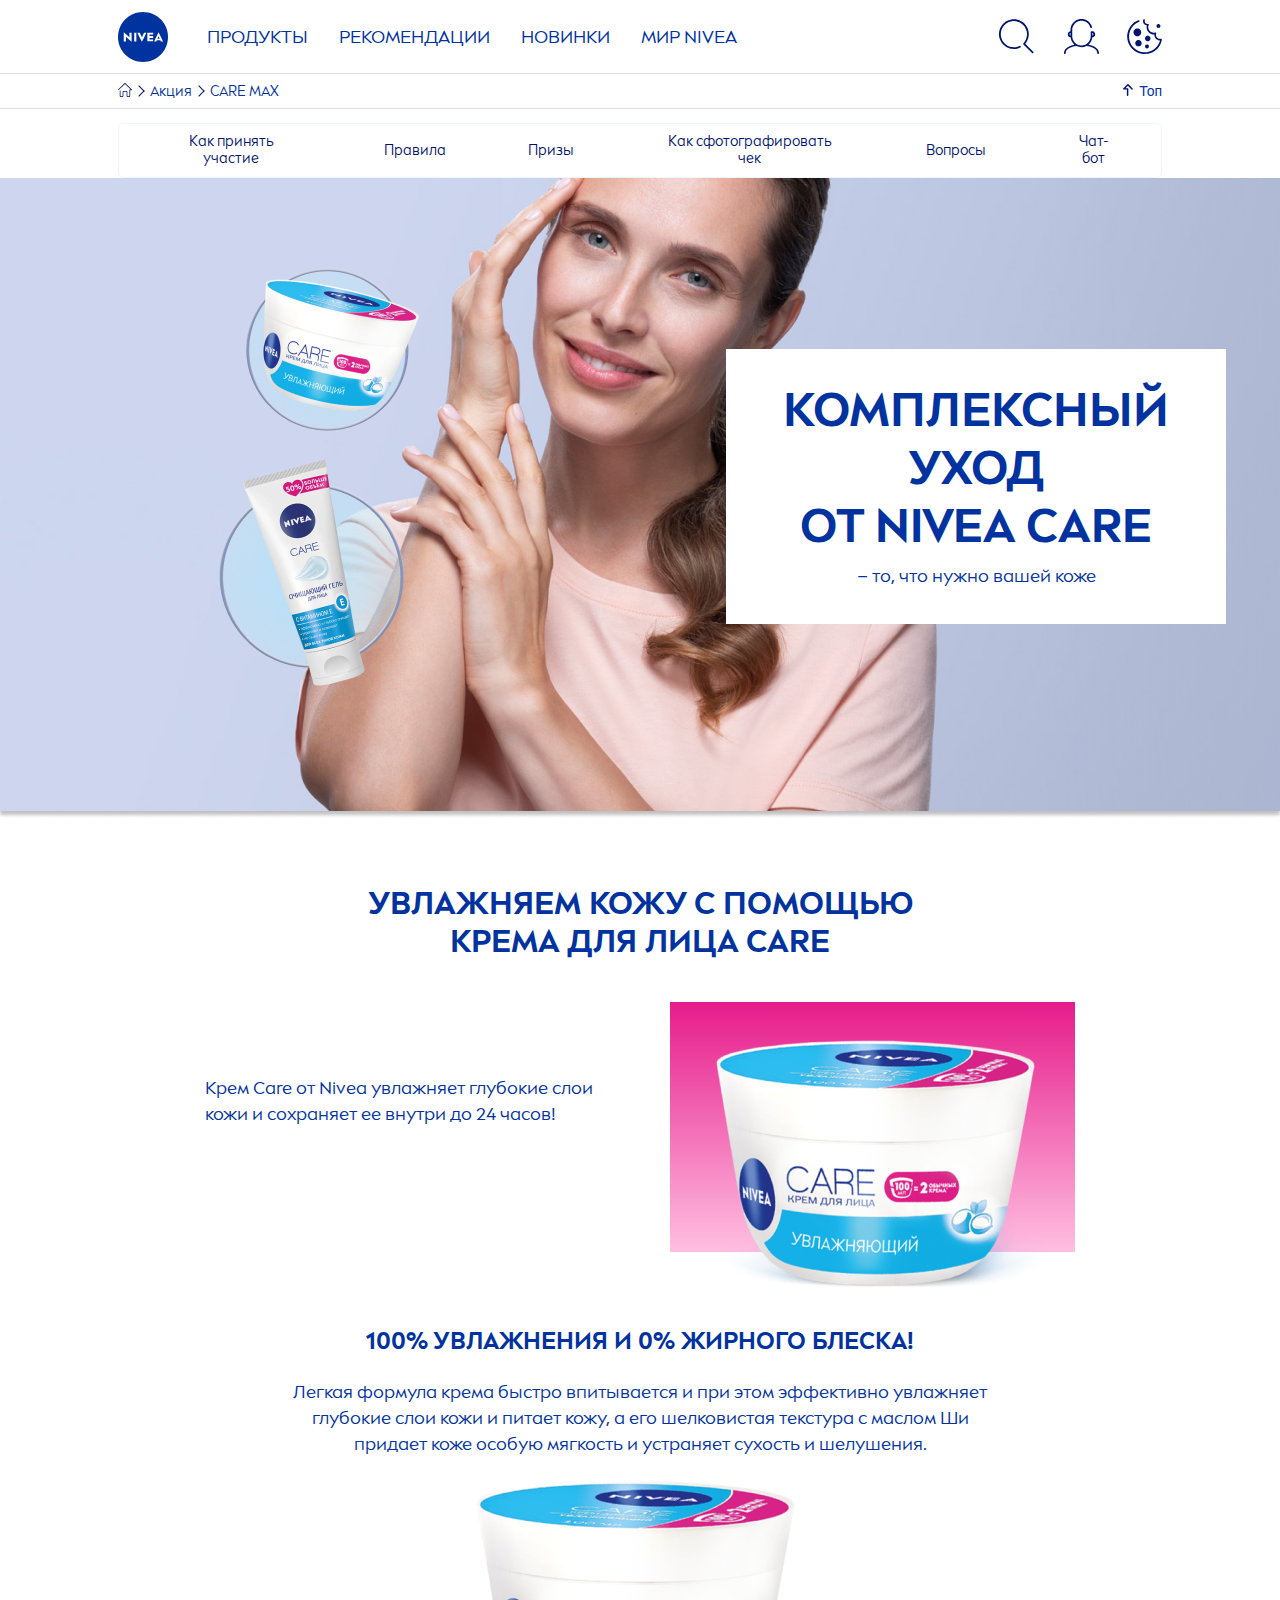
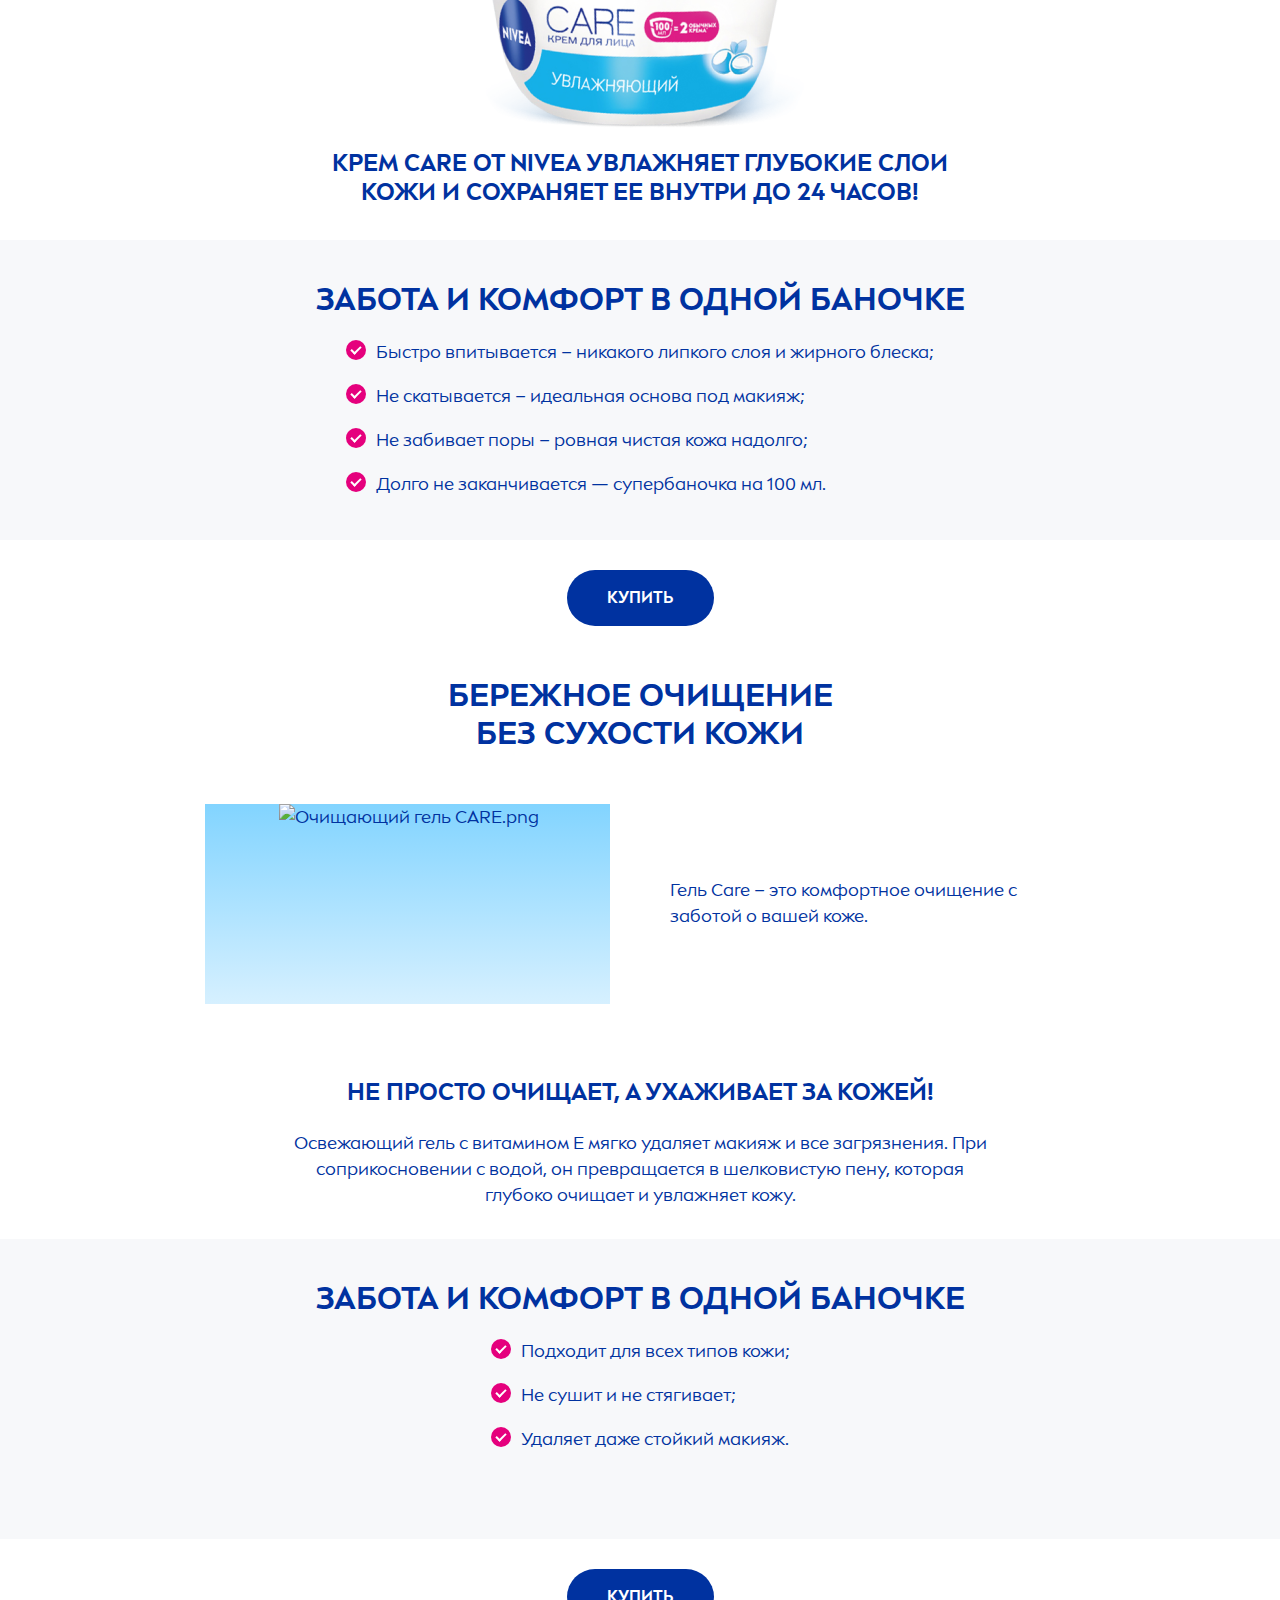
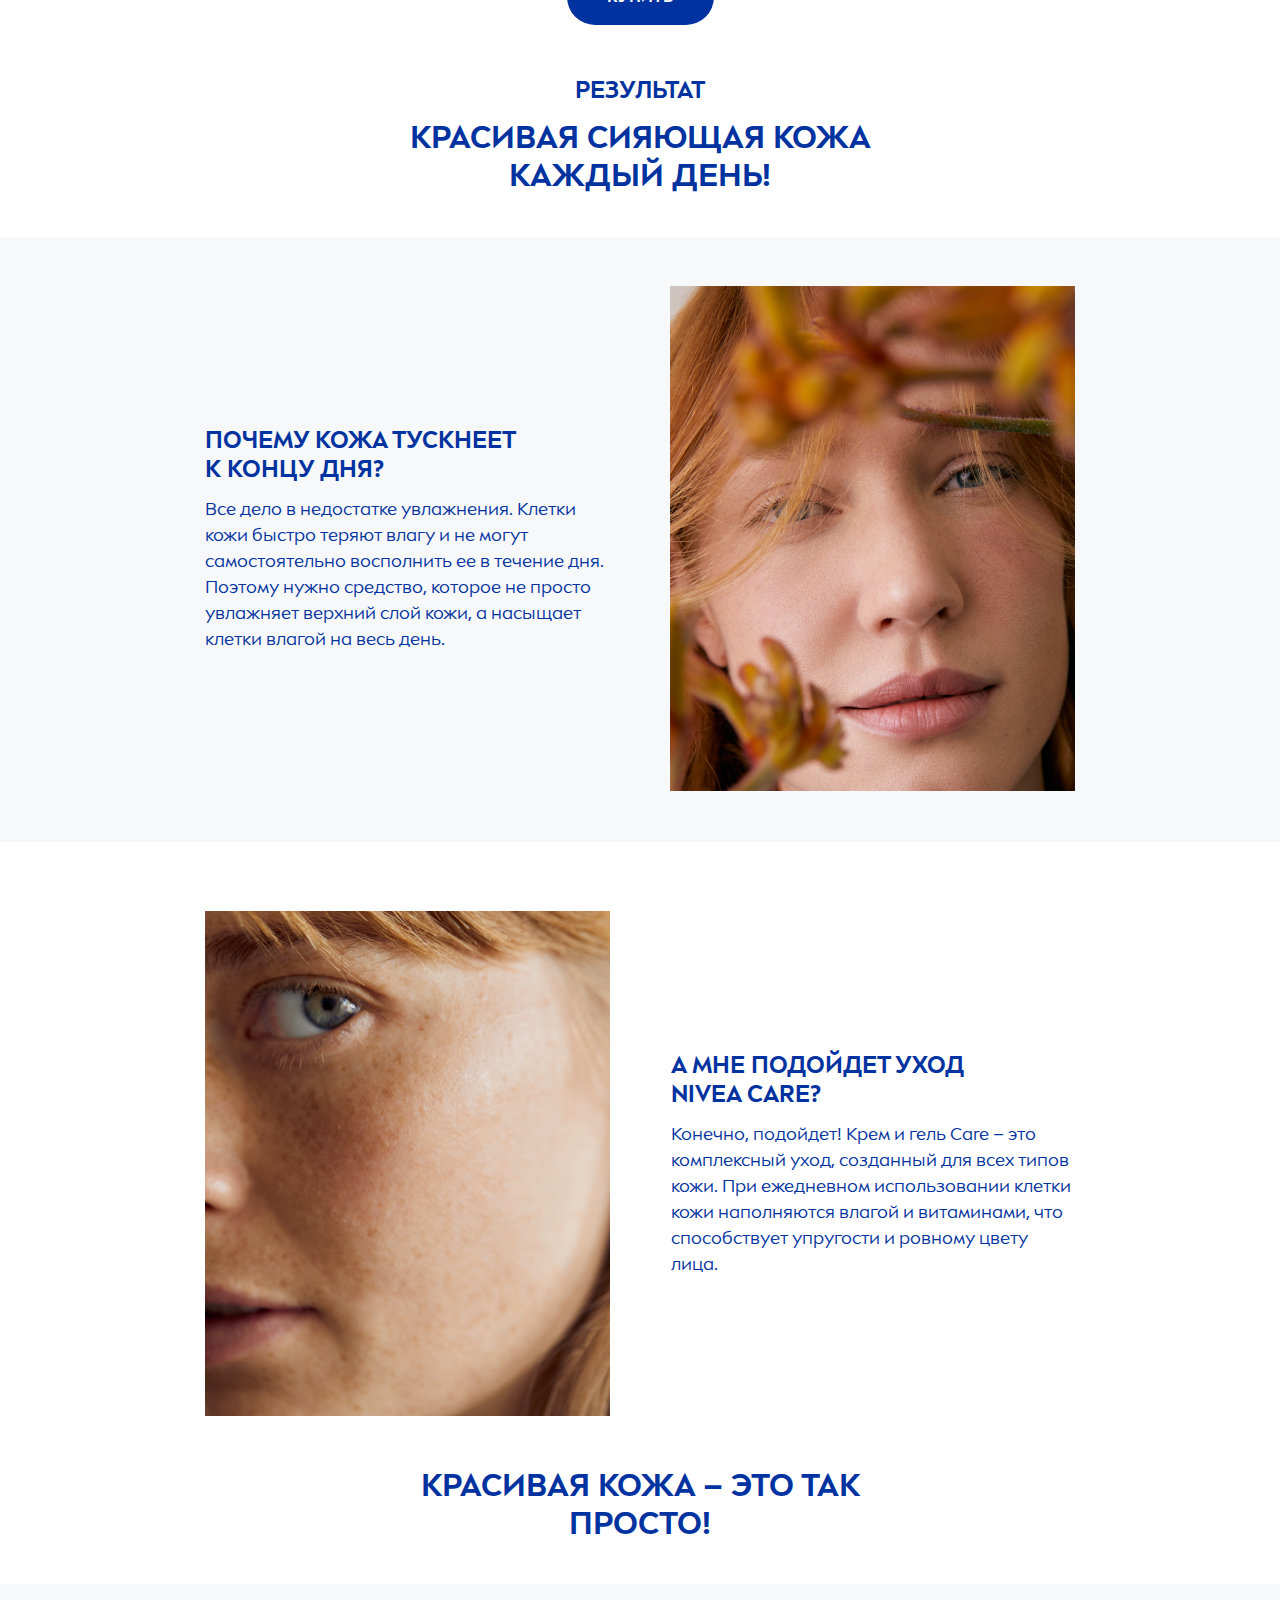
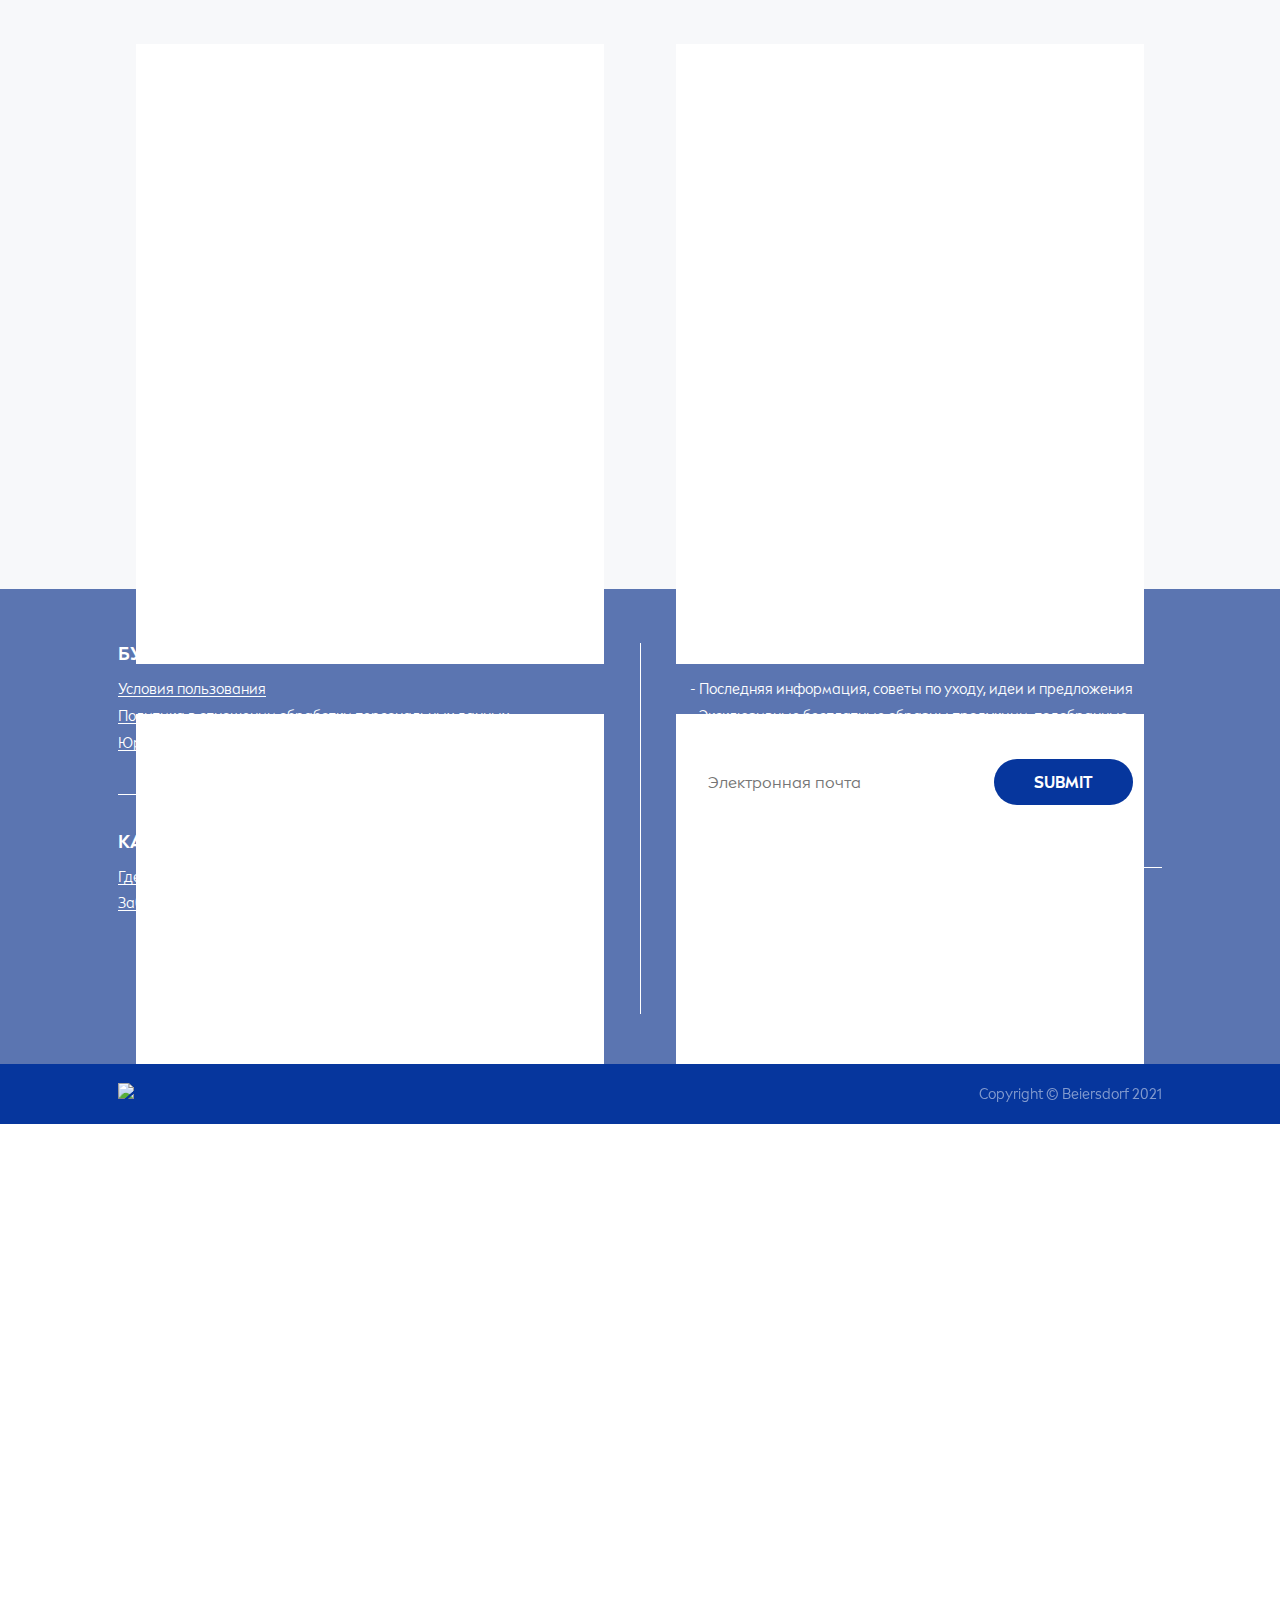
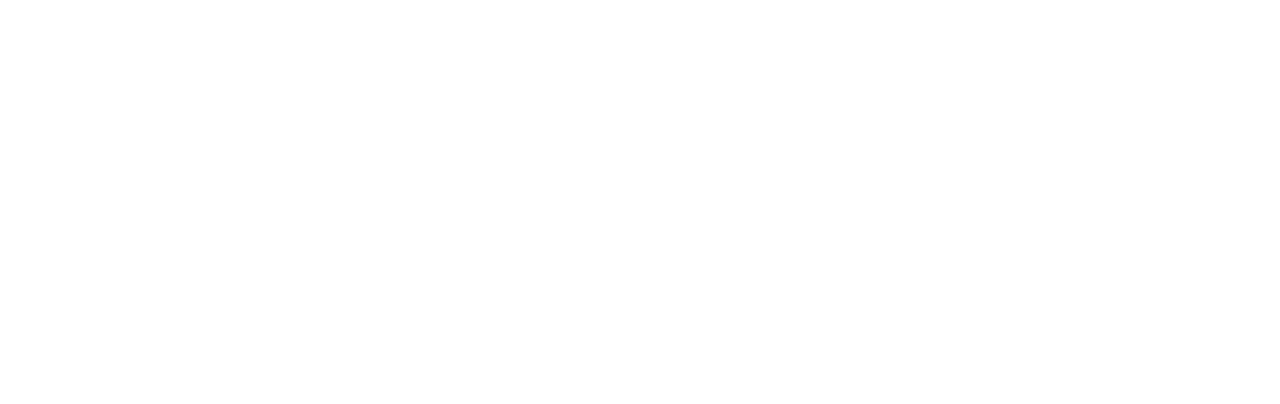
==== src/index.html @ 4a0f6b7a "-" ====
<!DOCTYPE html>
<html lang="ru">
<head>
    <meta charset="UTF-8">
    <meta http-equiv="X-UA-Compatible" content="IE=edge">
    <meta name="viewport" content="width=device-width, initial-scale=1.0">
    <link href="css/style.css" rel="stylesheet">
    <title>Nivea</title>
</head>
<body>
    <header class="header">
        <div class="container">
            <div class="header-top">
                <div class="header-inner">
                    <img class="logo" src="images/logo.svg">
                    <ul class="header-list">
                        <li class="header-list__item"><a class="header__link" href="#">Продукты</a></li>
                        <li class="header-list__item"><a class="header__link" href="#">Рекомендации</a></li>
                        <li class="header-list__item"><a class="header__link" href="#">Новинки</a></li>
                        <li class="header-list__item"><a class="header__link" href="#">Мир Nivea</a></li>
                    </ul>
                </div>
                <div class="header-buttons">
                    <button class="header-button">
                        <img src="images/magnifier.svg">
                    </button>
                    <button class="header-button">
                        <img src="images/avatar.svg">
                    </button>
                    <button class="header-button">
                        <img src="images/pizza.svg">
                    </button>
                </div>
            </div>
        </div>
        <div class="header-middle">
            <div class="container header-wrapper">
                <div class="header-path">
                    <a class="header-path__link header-path__link--home" href="#">
                        <img src="images/home.svg">
                    </a>
                    <a class="header-path__link header__link" href="">Акция</a>
                    <a class="header-path__link header__link" href="">CARE MAX</a>
                </div>
                <button class="header-arrow"><img class="header-arrow__image" src="images/arrow.svg">Топ</button>
            </div>
        </div>
        <div class="header-bottom">
            <div class="header-options container">
                <button class="header-option">Как принять участие</button>
                <button class="header-option">Правила</button>
                <button class="header-option">Призы</button>
                <button class="header-option">Как сфотографировать чек</button>
                <button class="header-option">Вопросы</button>
                <button class="header-option">Чат-бот</button>
            </div>
        </div>
    </header>
    <div class="whitespace"></div>
    <div class="promo">
        <div class="promo-text">
            <h1 class="promo__title">Комплексный уход
                <br>от Nivea CARE</h1>
            <span class="promo__text"> – то, что нужно вашей коже</span>
        </div>
    </div>
    <div class="about-product">
        <h2 class="about-product__title title">Увлажняем кожу с помощью крема для лица Care</h1>
        <div class="about-product-content">
            <p class="about-product__text about-product__text--left-align">
                Крем Care от Nivea увлажняет глубокие слои кожи и сохраняет ее внутри до 24 часов! 
            </p>
            <div class="about-product-image about-product-image--care-cream">
                <img class="about-product__image about-product__image--care-cream" src="images/Увлажняющий крем CARE.png" alt="">
            </div>
        </div>
        <h3 class="title">100% увлажнения и 0% жирного блеска! </h3>
        <p class="about-product__text about-product__text--centered">Легкая формула крема быстро впитывается и при этом 
            эффективно увлажняет глубокие слои
             кожи и питает кожу, а его шелковистая текстура с маслом Ши придает коже
              особую мягкость и устраняет сухость и шелушения. </p>
        <div class="product-image">
            <img src="images/Увлажняющий крем CARE.png" alt="Увлажняющий крем CARE">
        </div>
        <h3 class="about-product__title title">Крем Care от Nivea увлажняет глубокие слои кожи и сохраняет ее внутри до 24 часов!</h4>
    </div>
    <div class="features">
        <h2 class="title">Забота и комфорт в одной баночке</h2>
        <ul class="feature-list">
            <li class="feature__item"><div class="checkbox"></div>Быстро впитывается – никакого липкого слоя и жирного блеска;</li>
            <li class="feature__item"><div class="checkbox"></div>Не скатывается – идеальная основа под макияж;</li>
            <li class="feature__item"><div class="checkbox"></div>Не забивает поры – ровная чистая кожа надолго;</li>
            <li class="feature__item"><div class="checkbox"></div>Долго не заканчивается — супербаночка на 100 мл.</li>
        </ul>
    </div>
    <div class="button button-buy">КУПИТЬ</div>
    <div class="about-product about-product--care-gel">
        <h2 class="about-product__title title">Бережное очищение 
            <br> без сухости кожи</h1>
        <div class="about-product-content about-product-content--care-gel">
            <div class="about-product-image about-product-image--care-gel">
                <img class="about-product__image about-product__image--care-gel" src="images/Очищающий гель CARE.png" alt="Очищающий гель CARE.png">
            </div>
            <p class="about-product__text about-product__text--left-align">
                Гель Care – это комфортное очищение с заботой о вашей коже. 
            </p>
        </div>
        <h3 class="title">Не просто очищает, а ухаживает за кожей!</h3>
        <p class="about-product__text about-product__text--centered">Освежающий гель с витамином Е мягко удаляет макияж и все загрязнения.
             При соприкосновении с водой, он превращается в шелковистую пену, которая глубоко очищает и увлажняет кожу.</p>
    </div>
    <div class="features">
        <h2 class="title">Забота и комфорт в одной баночке</h2>
        <ul class="feature-list">
            <li class="feature__item"><div class="checkbox"></div>Подходит для всех типов кожи;</li>
            <li class="feature__item"><div class="checkbox"></div>Не сушит и не стягивает;</li>
            <li class="feature__item"><div class="checkbox"></div>Удаляет даже стойкий макияж.</li>
        </ul>
    </div>
    <div class="button button-buy">КУПИТЬ</div>
    <div class="result about-product">
        <h3 class="title result-title">РЕЗУЛЬТАТ</h3>
        <h2 class="title result-title">Красивая сияющая кожа <br> каждый день!
        </h2>
    </div>
    <div class="wrapper--gray-background" style="text-align: center; height: 605px;">
        <div class="about-product grid-wrapper">
            <div class="article-wrapper text-wrapper about-product__text about-product__text--left-align">
                <h3 class="article-title title">Почему кожа тускнеет <br> к концу дня?</h3>
                <p class="article">Все дело в недостатке увлажнения. Клетки кожи быстро теряют влагу и не могут самостоятельно восполнить ее в течение дня.
                     Поэтому нужно средство, которое не просто увлажняет верхний слой кожи, а насыщает клетки влагой на весь день. 
                </p>
            </div>
            <img src="images/000002_en_GL_NIV_Brand_Purpose_NX21K01_BRAND_PURPOSE_119-Screen 1.png">
        </div>
    </div>
    <div>
        <div class="about-product grid-wrapper grid-wrapper--no-padding" style="margin-top: 69px; grid-gap: 60px">
            <img src="images/000083_en_GL_NFC_Essentials_Eye_Make-Up_Remover_NX21C04_EMUR_213-Screen 1.png">
            <div class="article-wrapper text-wrapper about-product__text about-product__text--left-align">
                <h3 class="article-title title">А мне подойдет уход <br> Nivea Care?</h3>
                <p class="article" style="width: 403px">Конечно, подойдет! Крем и гель Care – это комплексный уход, созданный для всех типов кожи. 
                    При ежедневном использовании клетки кожи наполняются влагой и витаминами, что способствует упругости и ровному цвету лица.  
                </p>
            </div>
        </div>
    </div>
    <div class="about-product" style="margin-bottom: 28px;">
        <h2 class="result-title title">Красивая кожа – это так <br>просто!</h2>
    </div>
    <div class="wrapper--gray-background items">
        <div class="item"></div>
        <div class="item"></div>
        <div class="item"></div>
        <div class="item"></div>
        <div class="item"></div>
        <div class="item"></div>
    </div>
    <footer class="footer">
        <div class="footer-top">
            <div class="footer-wrapper container">
                <div class="footer-info">
                    <div class="footer-docs">
                        <h4 class="documents-title footer-title title">БУДЬТЕ В КУРСЕ: БУДЬТЕ В КУРСЕ СОБЫТИЙ</h4>
                        <a class="document-link footer__link" href="#">Условия пользования </a>
                        <a class="document-link footer__link" href="#">Политика в отношении обработки персональных данных</a>
                        <a class="document-link footer__link" href="#">Юридическая информация</a>
                    </div>
                    <div class="about-nivea">
                        <h4 class="about-nivea-title title footer-title">КАК МЫ МОЖЕМ ВАМ ПОМОЧЬ: БОЛЬШЕ О NIVEA</h3>
                        <div class="footer-link-wrapper">
                            <a class="about-nivea__link footer__link" href="#">Где купить?</a>
                        </div>
                        <div class="footer-link-wrapper">
                            <a class="about-nivea__link footer__link" href="#"> История бренда</a>
                        </div>
                        <div class="footer-link-wrapper">
                            <a class="about-nivea__link footer__link" href="#">Карьера в Beiersdorf</a>
                        </div>
                        <div class="footer-link-wrapper">
                            <a class="about-nivea__link footer__link" href="#">Забота о планете с NIVEA</a>
                        </div>
                        <div class="footer-link-wrapper">
                            <a class="about-nivea__link footer__link" href="#">Контакты</a>
                        </div>
                    </div>
                </div>
                <div class="footer-media">
                    <div class="footer-feed">
                        <h4 class="title footer-title">НАША РАССЫЛКА</h3>
                        <span class="footer-feed__text">- Последняя информация, советы по уходу, идеи и предложения</span>
                        <span class="footer-feed__text">- Эксклюзивные бесплатные образцы продукции, подобранные специально для вас</span>
                        <form class="feed-email">
                            <input class="feed__email email-field" type="text" placeholder="Электронная почта">
                            <input class="email-submit feed-email__submit" type="submit">
                        </form>
                    </div>
                    <div class="footer-social-media">
                        <h4 class="footer-title footer-social-media-title title">ПРИСОЕДИНЯЙТЕСЬ</h4>
                        <div class="footer-social-media-links">
                            <a class="footer-social-media-link footer-vk" href="#"></a>
                            <a class="footer-social-media-link footer-insta" href="#"></a>
                            <a class="footer-social-media-link footer-youtube" href="#"></a>
                        </div>
                    </div>
                </div>
            </div>
        </div>
        <div class="footer-bottom">
            <div class="footer-bottom container">
                <img class="beiersdorf-logo" src="images/beiersdorf.svg">
                <span class="copyright">
                    Copyright © Beiersdorf 2021
                </span>
            </div>
        </div>
    </footer>
</body>
</html>
---- src/css/style.css ----
*,
*::after,
*::before {
    box-sizing: border-box;
}

@font-face {
    font-family: "Nivea";
    src: url("../fonts/Nivea-Regular.woff2") format("woff2");
    font-weight: 400;
}

@font-face {
    font-family: "Nivea";
    src: url("../fonts/Nivea-Bold.woff2") format("woff2");
    font-weight: 800;
}

h1, h2, h3, h4 {
    font-family: "Nivea";
    font-weight: 800
}

h1 {
    font-size: 48px;
    line-height: 58px;
}

h2 {
    font-size: 32px;
    line-height: 38px;
}

h3 {
    font-size: 24px;
    line-height: 29px;
}

h4 {
    font-size: 18px;
    line-height: 22px;
}

body {
    font-family: "Nivea";
    font-weight: 400;
    font-size: 18px;
    line-height: 26px;
    margin: 0px;
    color: rgba(0, 50, 160, 1);
}

.container {
    width: 1044px;
    margin: auto;
}

.whitespace {
    height: 161px;
}

.title {
    text-transform: uppercase;
}

.header {
    background-color: white;
    position: fixed;
    width: 100%;
}

.header-top {
    display: flex;
    height: 73px;
    align-items: center;
    justify-content: space-between;
}

.logo {
    width: 50px;
    height: 50px;
    margin: auto;
    margin-right: 12px;
}

.header-list {
    list-style: none;
    padding: 0px;
}

.header__link {
    text-decoration: none;
    color: rgba(0, 50, 160, 1);
}

.header-list__item {
    display: inline;
    text-transform: uppercase;
    margin-left: 27px;
}

.header-buttons {
    text-align: right;
    width: 162.79px;
    display: flex;
    justify-content: space-between;
    margin-right: 6px;
    margin-bottom: 2px;
}

.header-button {
    border: none;
    background: none;
    width: 35px;
    height: 35px;
    cursor: pointer;
}

.header-inner {
    display: inline-flex;
}

.header-middle {
    border-top: 1px solid #D6DCEC;
    border-bottom: 1px solid #D6DCEC;
    height: 36px;
    display: flex;
    align-items: center;
    justify-content: space-between;
    font-size: 14px;
    line-height: 17px;
}

.header-wrapper {
    display: inline-flex;

    justify-content: space-between;
    align-items: center;
}

.header-path {
    margin-left: -1px;
}

.header-path__link {
    position: relative;
    bottom: 1px;
}

.header-path__link--home {
    bottom: 0px;
    text-decoration: none;
}

.header-path__link:first-child::after {
    position: relative;
    bottom: 2px;
    margin-left: 0px;
}

.header-path__link::after {
    content: "";
    border-top: 1px solid #00136F;
    border-right: 1px solid #00136F;
    display: inline-flex;
    height: 8px;
    width: 8px;
    transform: rotate(45deg);
    cursor: default;
    position: relative;
    bottom: 1px;
    margin-right: 4px;
    margin-left: 3px;
}

.header-path__link:last-child::after {
    display: none;
}

.header-arrow {
    margin-bottom: 2px;
    border: none;
    background: none;
    font-size: 14px;
    line-height: 17px;
    color: rgba(0, 50, 160, 1);
    padding: 0px;
}

.header-arrow__image {
    margin-right: 6px;
    margin-top: 3px;
}

.header-options {
    max-width: 1044px;
    display: flex;
    justify-content: space-between;
    border: 1px solid #EFF5FA;
    border-radius: 5px;
    margin-top: 14px
}

.header-option {
    padding: 9px 41px 10px 41px;
    border: none;
    background: none;
    color: #00136F;
    font-family: "Nivea";
    font-size: 14px;
    line-height: 17px;
    cursor: pointer;
}

.promo {
    background: url("../images/hero.jpg") no-repeat center;
    background-size: cover;
    height: 658px;
    display: flex;
    align-items: center;
    justify-content: flex-end;
    margin-bottom: 65px
}

.promo-text {
    background: white;
    width: 500px;
    height: 275px;
    text-align: center;
    margin-right: 54px;
    margin-top: -7px
}

.promo__title {
    text-transform: uppercase;
    margin-bottom: 8px;
}

.about-product {
    display: flex;
    max-width: 870px;
    margin: auto;
    text-align: center;
    flex-direction: column;
    margin-bottom: 34px;
    margin-top: 50px;
}

.about-product--care-gel {
    margin-bottom: 31px;
}

.about-product-content {
    column-count: 2;
    margin-top: 42px;
    margin-bottom: 7px;
}

.about-product-content {
    column-count: 2;
    margin-top: 42px;
    margin-bottom: 7px;
}

.about-product-content--care-gel {
    margin-top: 52px;
    grid-gap: 60px;
    display: grid;
    grid-template-columns: 405px 403px;
    margin-bottom: 49px;
}

.about-product__title {
    max-width: 659px;
    margin: auto;
}

.about-product__text--left-align {
    text-align: left;
    margin-top: 73px;
}

.about-product__text--centered {
    max-width: 700px;
    text-align: center;
    margin: auto
}

.about-product-image--care-cream {
    background-image: linear-gradient(180deg, #E61C8A 0%, #FFBFE1 100%);
    height: 250px;
    margin-left: 21px;
}

.about-product-image {
    width: 405px;
}

.about-product-image--care-gel {
    background-image: linear-gradient(180deg, #82D4FF 0%, #D6F0FF 100%);
    height: 200px;
}

.about-product__image--care-cream {
    margin-top: 38px;
    margin-left: 16px;
}

.about-product__image--care-gel {
    margin-top: -40px;
    margin-right: -2px
}

.product-image {
    margin-top: 23px;
    margin-bottom: 13px;
}

.features {
    text-align: center;
    background-color: #F7F8FA;
    height: 300px;
    padding-top: 13px;
    margin-bottom: 30px;
}

.feature-list {
    padding: 0px;
    display: inline-block;
    margin-top: -14px;
}

.feature__item {
    list-style: none;
    text-align: left;
    line-height: 44px;
}

.checkbox {
    width: 20px;
    height: 20px;
    display: inline-flex;
    background-color: #E5007D;
    border-radius: 50%;
    align-items: flex-end;
    margin-right: 10px;
}

.checkbox::after {
    content: "";
    border-top: 2px solid white;
    border-right: 2px solid white;
    display: inline-flex;
    height: 6px;
    width: 10px;
    transform: rotate(135deg);
    cursor: default;
    position: relative;
    bottom: 8px;
    margin-right: 4px;
    margin-left: 5px;
    align-items: center;
}

.button {
    font-weight: 800;
    text-transform: uppercase;
    font-size: 16px;
    line-height: 56px;
    color: white;
    background-color: #0032A0;
    border-radius: 100px;
    width: 147px;
    height: 56px;
    text-align: center;
    margin: auto;
}

.result {
    margin-bottom: 29px;
}

.result-title {
    margin-top: 0px;
    margin-bottom: 14px
}

.wrapper--gray-background {
    background-color: #F7F8FA;
    text-align: center;
    height: 605px;
}

.grid-wrapper {
    display: grid;
    grid-template-columns: 403px 409px;
    grid-gap: 62px;
    padding-top: 28px;
    margin-top: 29px; 
    padding-top: 49px;
}

.text-wrapper {
    margin:auto
}

.article {
    margin: 0px;
}

.article-title {
    margin: 0px;
    margin-bottom: 13px;
}

.grid-wrapper--no-padding {
    padding: 0px;
}

.items {
    display: grid;
    grid-template-columns: 468px 468px;
    column-gap: 72px;
    row-gap: 50px;
    justify-content: center;
    padding-top: 60px;
    padding-bottom: 60px;
    margin-top: 2px
}

.item {
    height: 620px;
    background-color: white;
}

.footer {
    color: white;
}

.footer-top {
    background-color: #5B75B1;
    height: 475px;
}

.footer-wrapper {
    padding-top: 54px;
    display: grid;
    grid-template-columns: 50% 50%;
}

.footer-info {
    width: 523px;
    border-right: 1px solid white;
    height: 371px;
}

.footer-docs {
    height: 152px;
    border-bottom: 1px solid white;
    width: 472px;
}

.footer-title {
    margin-top: 0px;
    margin-bottom: 10px;
}

.footer__link {
    color: white;
    font-size: 14px;
    margin-bottom: 9px;
    border-bottom: 1px solid white;
    line-height: 12px;
    text-decoration: none;
    display: inline-block;
}

.document-link {
    margin-bottom: 5px;
}

.about-nivea {
    margin-top: 36px
}

.about-nivea-title {
    margin-bottom: 17px
}

.about-nivea__link {
    vertical-align: text-top;
}

.footer-link-wrapper {
    display: inline-block;
    padding-right: 11px;
    border-right: 1px solid white;
    height: 15px;
    margin-right: 7px;
}

.footer-link-wrapper:nth-child(4),
.footer-link-wrapper:nth-child(6) {
    border-right: none
}

.footer-media {
    margin-left: 50px;
}

.footer-feed {
    padding-bottom: 39px;
    border-bottom: 1px solid white;
}

.footer-feed__text {
    font-size: 14px;
    line-height: 17px;
    display: inline-block;
    margin-bottom: 10px;
}

.email-field::placeholder {
    font-family: "Nivea";
    font-size: 16px;
    line-height: 22px;
}

.feed-email {
    margin-top: 7px;
}

.email-field {
    border-radius: 5px;
    padding: 11px 0px 13px 18px;
    BORDER: none;
    width: 300px;
    height: 46px;
    margin-bottom: 20px;
}

.email-submit {
    padding: 14px 40px 13px 40px;
    border: none;
    border-radius: 100px;
}

.feed-email__submit {
    font-family: "Nivea";
    color: white;
    background-color: #06369D;
    font-weight: 800;
    font-size: 16px;
    line-height: 19px;
    text-transform: uppercase;
}

.footer-social-media {
    padding-top: 30px
}

.footer-social-media-title {
    margin-bottom: 5px;
}

.footer-social-media-link {
    border-radius: 50%;
    width: 46px;
    height: 46px;
    display: inline-block;
    border: 1px solid white;
    margin-right: 6px;
}

.footer-vk {
    background: url("../images/footer vk.svg") no-repeat center;
}

.footer-insta {
    background: url("../images/footer insta.svg") no-repeat center;
}

.footer-youtube {
    background: url("../images/footer youtube.svg") no-repeat center;
}

.footer-bottom {
    height: 60px;
    background-color: #06369D;
    display: flex;
    justify-content: space-between;
    align-items: center;
}

.copyright {
    font-size: 14px;
    line-height: 17px;
    color: white;
    opacity: 0.5;
    display: inline-block;
}

.beiersdorf-logo {
    height: 22px
}
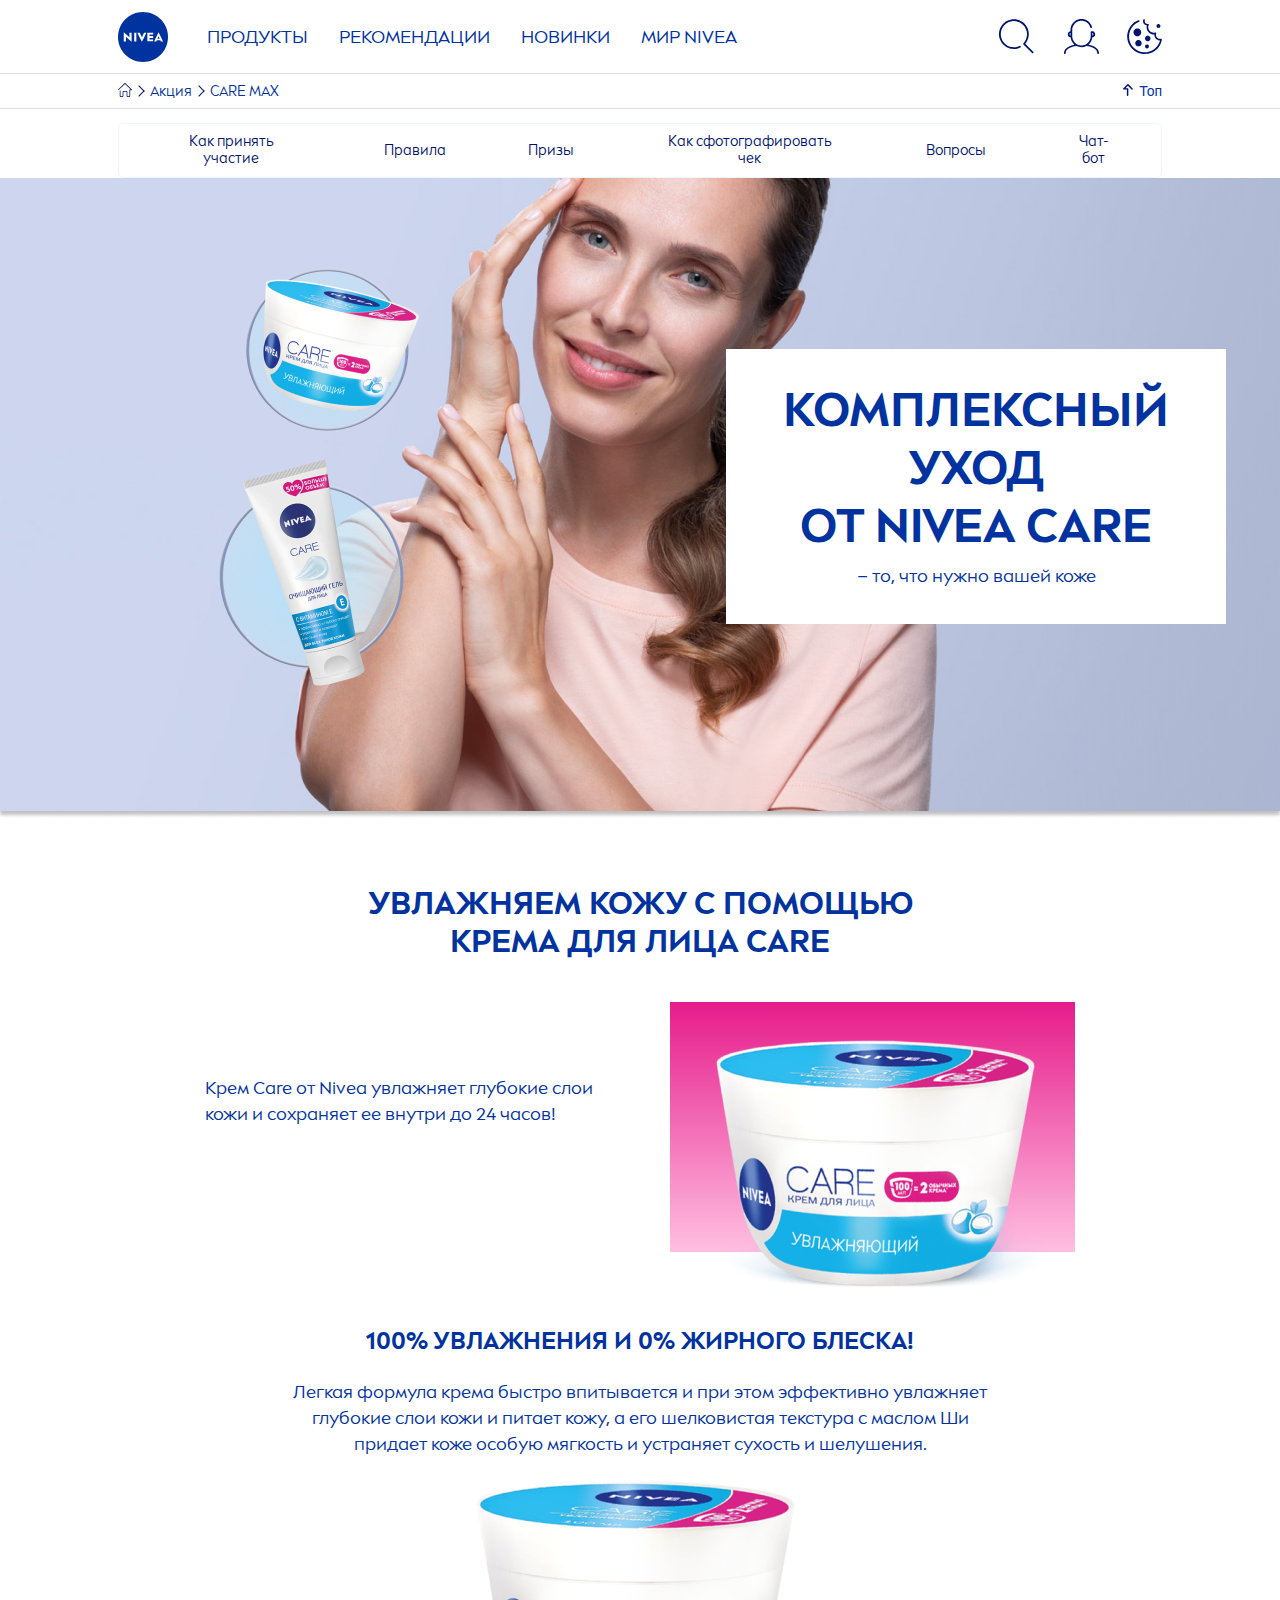
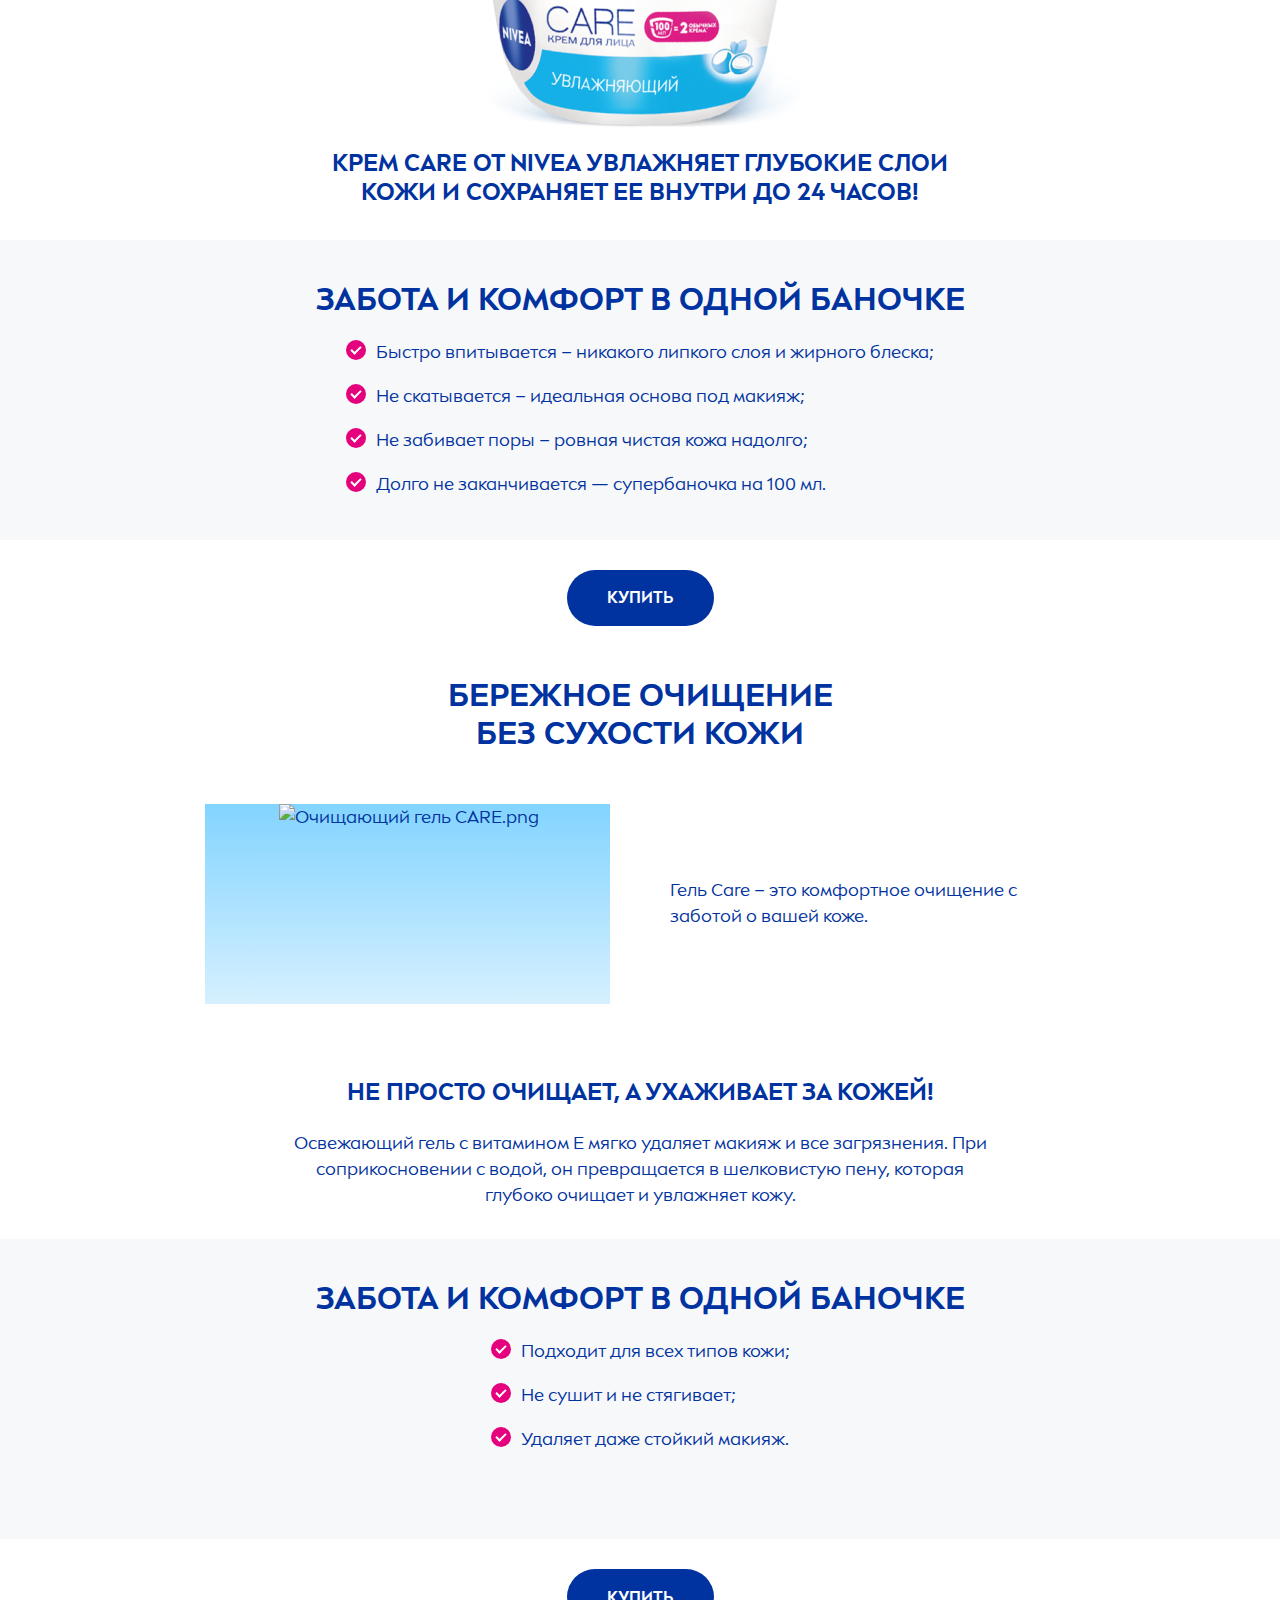
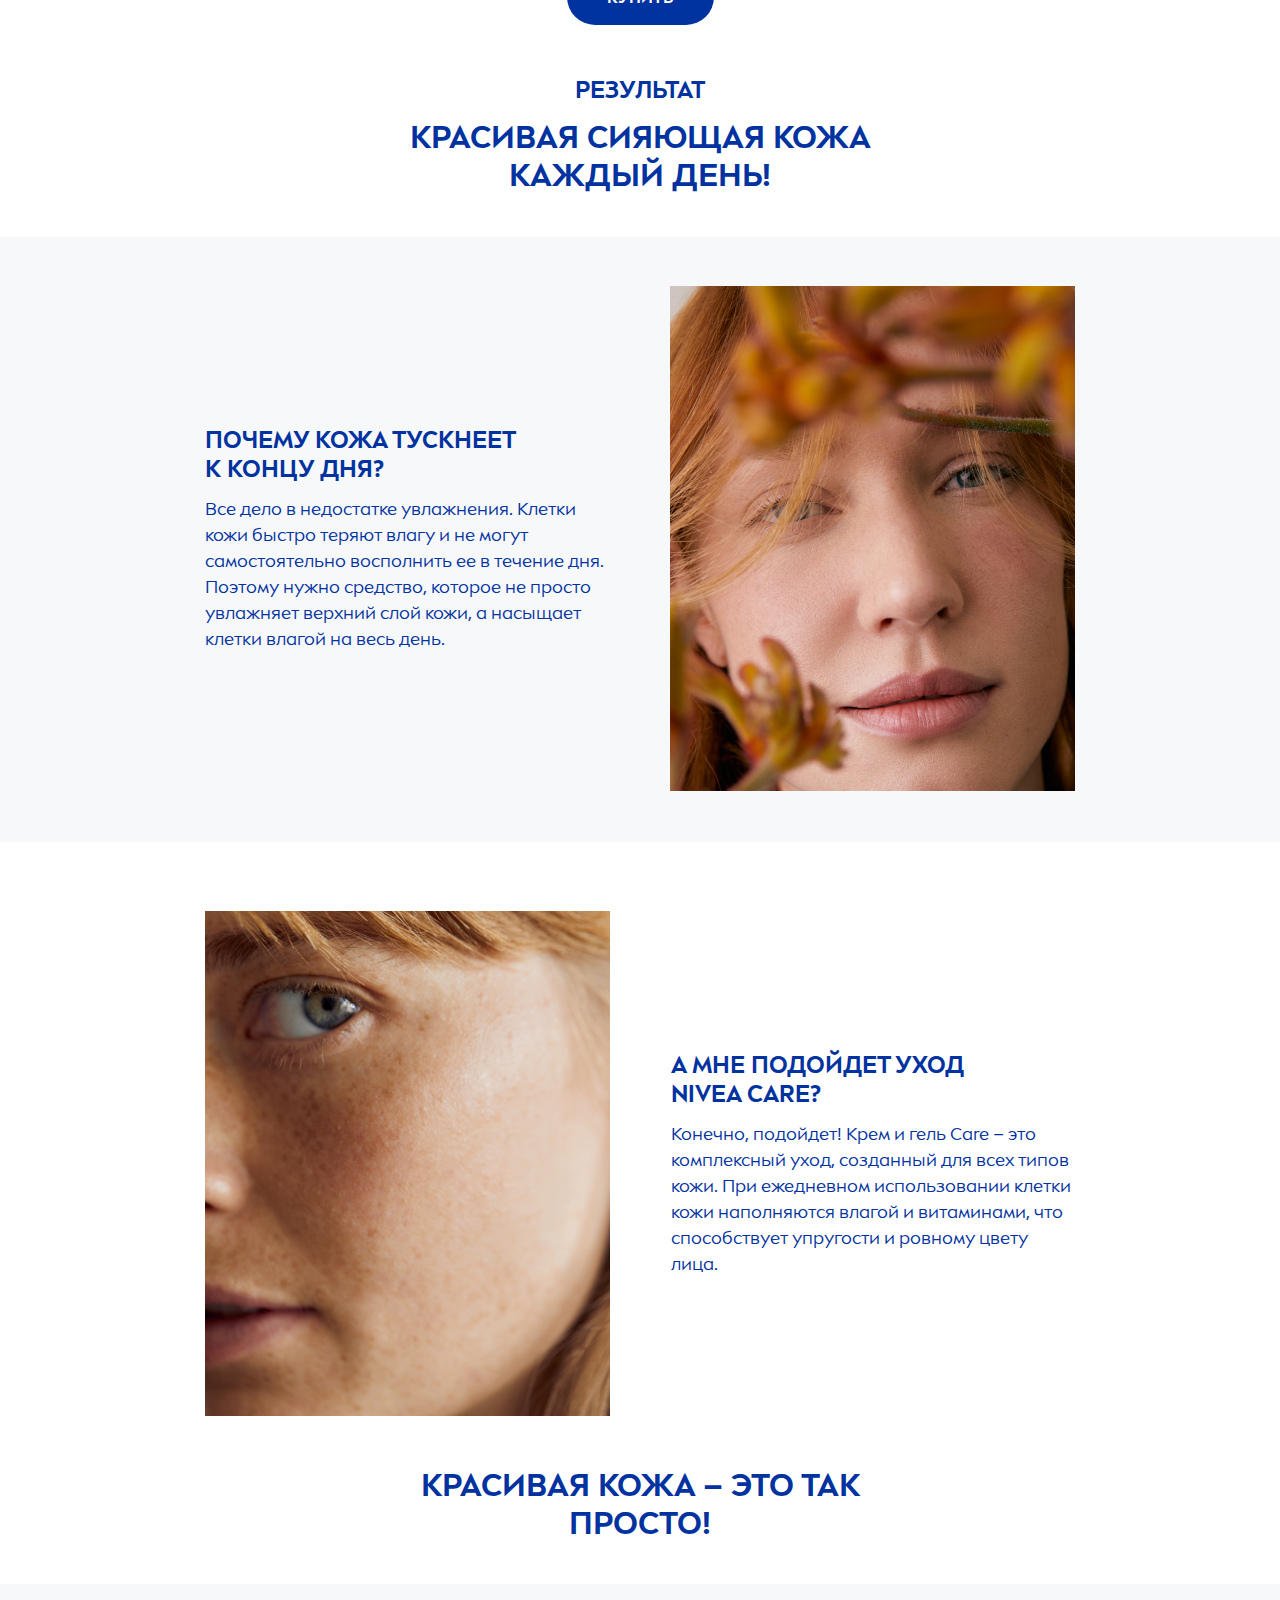
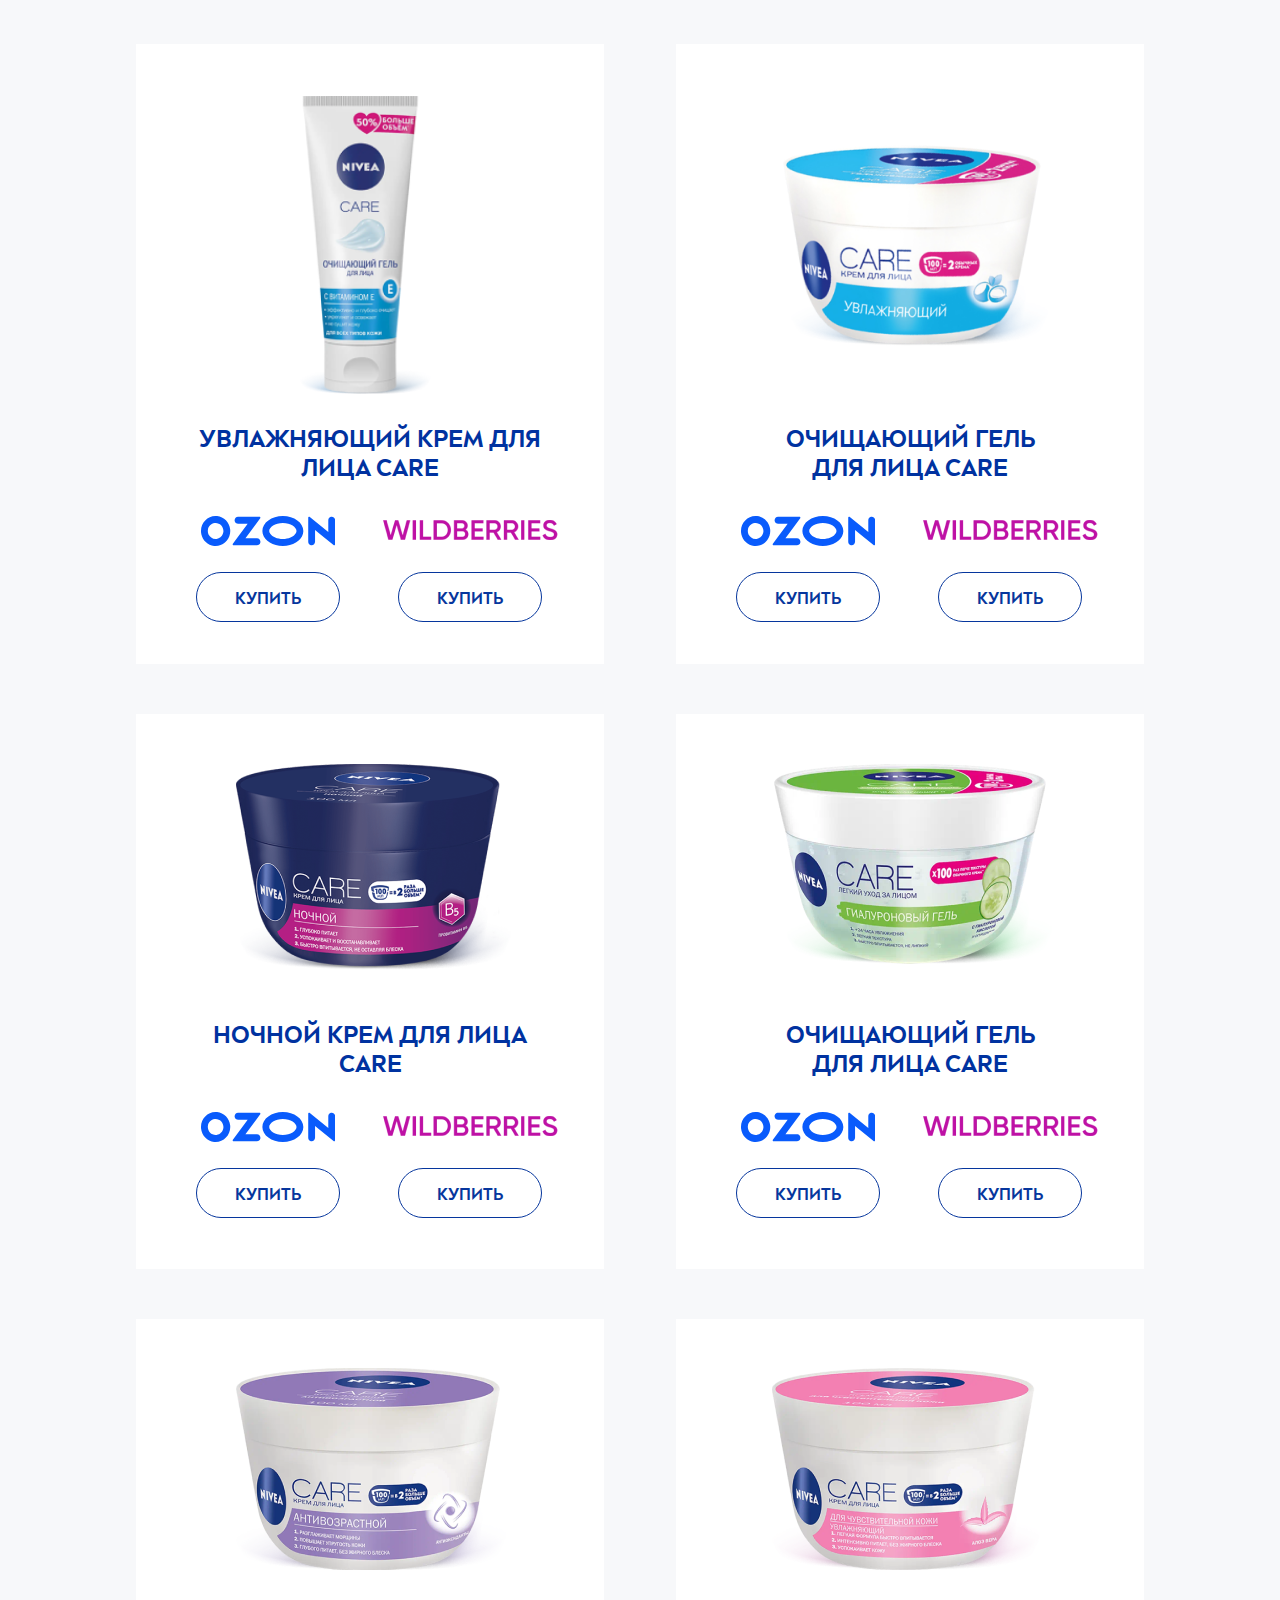
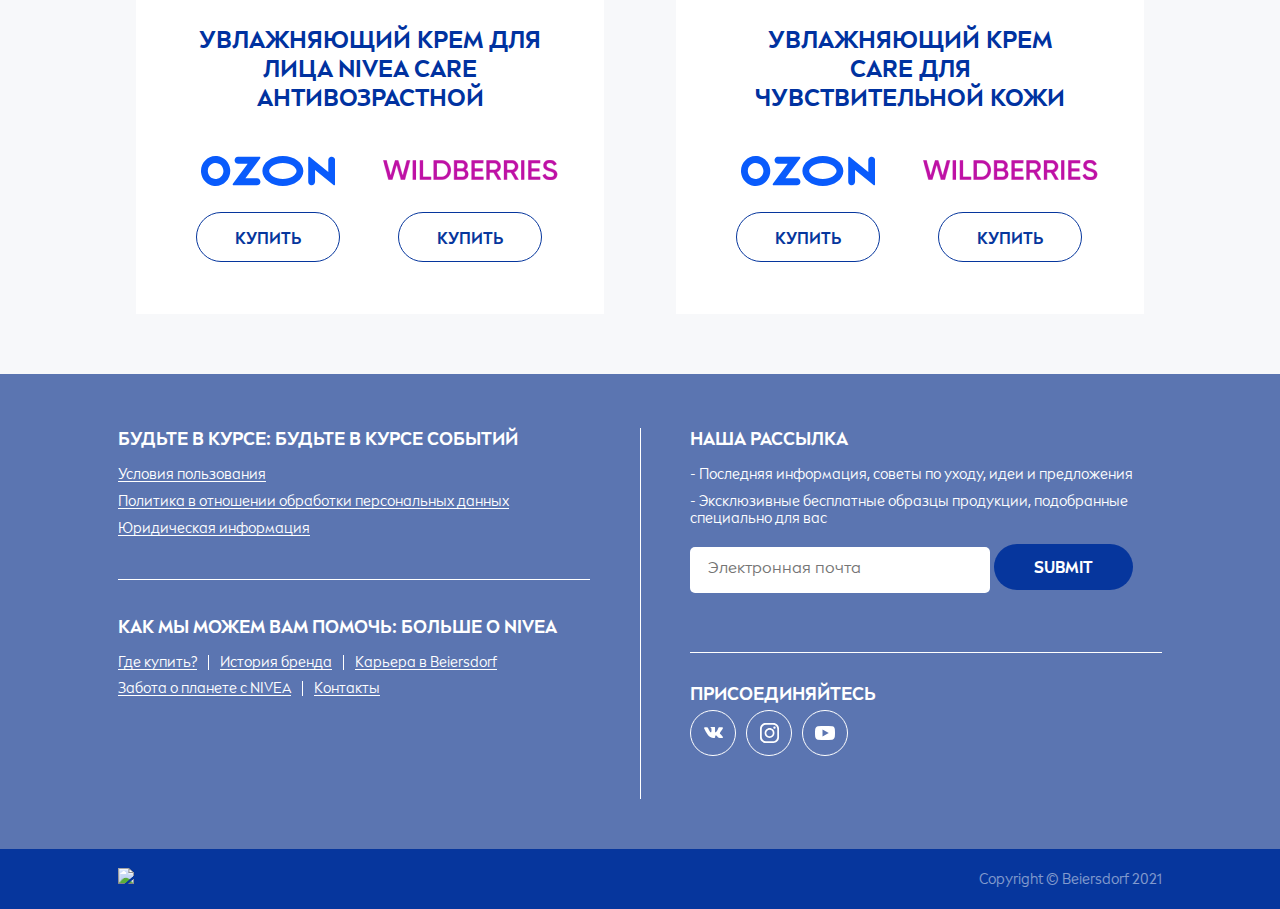
==== commit 40f95a88: "filled "items" grid" ====
--- a/src/index.html
+++ b/src/index.html
@@ -117,7 +117,7 @@
             <li class="feature__item"><div class="checkbox"></div>Удаляет даже стойкий макияж.</li>
         </ul>
     </div>
-    <div class="button button-buy">КУПИТЬ</div>
+    <button class="button button-buy">КУПИТЬ</button>
     <div class="result about-product">
         <h3 class="title result-title">РЕЗУЛЬТАТ</h3>
         <h2 class="title result-title">Красивая сияющая кожа <br> каждый день!
@@ -149,12 +149,104 @@
         <h2 class="result-title title">Красивая кожа – это так <br>просто!</h2>
     </div>
     <div class="wrapper--gray-background items">
-        <div class="item"></div>
-        <div class="item"></div>
-        <div class="item"></div>
-        <div class="item"></div>
-        <div class="item"></div>
-        <div class="item"></div>
+        <div class="item">
+            <div class="item-wrapper">
+                <img src="images/Очищающий Гель CARE.png" alt="Очищающий Гель CARE" height="298px" style="margin-top: 52px; margin-bottom: 23px; margin-right: 9px;">
+                <h3 class="title item-title">Увлажняющий крем для лица Care</h3>
+            </div>
+            <div class="marketplace-wrapper">
+                <div class="ozon-wrapper">
+                    <img class="ozon" src="images/Ozon.svg" alt="OZON">
+                </div>
+                <div class="wildberries-wrapper">
+                    <img class="wildberries" src="images/Wildberries.png" alt="WILDBERRIES">
+                </div>
+                <button class="button button-buy button-buy--bordered">КУПИТЬ</button>
+                <button class="button button-buy button-buy--bordered">КУПИТЬ</button>
+            </div>
+        </div>
+        <div class="item">
+            <div class="item-wrapper">
+                <img src="images/Увлажняющий крем CARE.png" alt="Увлажняющий крем CARE" height="201px" style="margin-top: 101px; margin-bottom: 71px; margin-right: -12px;">
+                <h3 class="title item-title">Очищающий гель <br> для лица Care</h3>
+            </div>
+            <div class="marketplace-wrapper">
+                <div class="ozon-wrapper">
+                    <img class="ozon" src="images/Ozon.svg" alt="OZON">
+                </div>
+                <div class="wildberries-wrapper">
+                    <img class="wildberries" src="images/Wildberries.png" alt="WILDBERRIES">
+                </div>
+                <button class="button button-buy button-buy--bordered">КУПИТЬ</button>
+                <button class="button button-buy button-buy--bordered">КУПИТЬ</button>
+            </div>
+        </div>
+        <div class="item" style="padding-bottom: 51px;">
+            <div class="item-wrapper">
+                <img src="images/НОЧНОЙ КРЕМ ДЛЯ ЛИЦА CARE.png" alt="(НОЧНОЙ КРЕМ ДЛЯ ЛИЦА CARE.png" height="206px" style="margin-top: 50px; margin-bottom: 43px; margin-right: -8px;">
+                <h3 class="title item-title">НОЧНОЙ КРЕМ ДЛЯ ЛИЦА CARE</h3>
+            </div>
+            <div class="marketplace-wrapper">
+                <div class="ozon-wrapper">
+                    <img class="ozon" src="images/Ozon.svg" alt="OZON">
+                </div>
+                <div class="wildberries-wrapper">
+                    <img class="wildberries" src="images/Wildberries.png" alt="WILDBERRIES">
+                </div>
+                <button class="button button-buy button-buy--bordered">КУПИТЬ</button>
+                <button class="button button-buy button-buy--bordered">КУПИТЬ</button>
+            </div>
+        </div>
+        <div class="item">
+            <div class="item-wrapper">
+                <img src="images/ГИАЛУРОНОВЫЙ ГЕЛЬ CARE.png" alt="ГИАЛУРОНОВЫЙ ГЕЛЬ CARE" height="200px" style="margin-top: 50px; margin-bottom: 49px; margin-right: -6px;">
+                <h3 class="title item-title">Очищающий гель
+                    <br> для лица Care</h3>
+            </div>
+            <div class="marketplace-wrapper">
+                <div class="ozon-wrapper">
+                    <img class="ozon" src="images/Ozon.svg" alt="OZON">
+                </div>
+                <div class="wildberries-wrapper">
+                    <img class="wildberries" src="images/Wildberries.png" alt="WILDBERRIES">
+                </div>
+                <button class="button button-buy button-buy--bordered">КУПИТЬ</button>
+                <button class="button button-buy button-buy--bordered">КУПИТЬ</button>
+            </div>
+        </div>
+        <div class="item" style="padding-bottom: 52px;">
+            <div class="item-wrapper" style="margin-bottom: 44px">
+                <img src="images/УВЛАЖНЯЮЩИЙ КРЕМ ДЛЯ ЛИЦА NIVEA CARE АНТИВОЗРАСТНОЙ.png" alt="УВЛАЖНЯЮЩИЙ КРЕМ ДЛЯ ЛИЦА NIVEA CARE АНТИВОЗРАСТНОЙ" height="202px" style="margin-top: 49px; margin-bottom: 48px; margin-right: -2px;">
+                <h3 class="title item-title">УВЛАЖНЯЮЩИЙ КРЕМ
+                    ДЛЯ ЛИЦА NIVEA CARE АНТИВОЗРАСТНОЙ</h3>
+            </div>
+            <div class="marketplace-wrapper">
+                <div class="ozon-wrapper">
+                    <img class="ozon" src="images/Ozon.svg" alt="OZON">
+                </div>
+                <div class="wildberries-wrapper">
+                    <img class="wildberries" src="images/Wildberries.png" alt="WILDBERRIES">
+                </div>
+                <button class="button button-buy button-buy--bordered">КУПИТЬ</button>
+                <button class="button button-buy button-buy--bordered">КУПИТЬ</button>
+            </div>
+        </div>
+        <div class="item" style="padding-bottom: 52px;">
+            <div class="item-wrapper" style="margin-bottom: 44px">
+                <img src="images/УВЛАЖНЯЮЩИЙ КРЕМ CARE ДЛЯ ЧУВСТВИТЕЛЬНОЙ КОЖИ.png" alt="УВЛАЖНЯЮЩИЙ КРЕМ CARE ДЛЯ ЧУВСТВИТЕЛЬНОЙ КОЖИ" height="202px" style="margin-top: 49px; margin-bottom: 48px; margin-right: 7px;">
+                <h3 class="title item-title">УВЛАЖНЯЮЩИЙ КРЕМ CARE ДЛЯ ЧУВСТВИТЕЛЬНОЙ КОЖИ</h3>
+            </div>
+            <div class="marketplace-wrapper">
+                <div class="ozon-wrapper">
+                    <img class="ozon" src="images/Ozon.svg" alt="OZON">
+                </div>
+                <div class="wildberries-wrapper">
+                    <img class="wildberries" src="images/Wildberries.png" alt="WILDBERRIES">
+                </div>
+                <button class="button button-buy button-buy--bordered">КУПИТЬ</button>
+                <button class="button button-buy button-buy--bordered">КУПИТЬ</button>
+            </div>
+        </div>
     </div>
     <footer class="footer">
         <div class="footer-top">
--- a/src/css/style.css
+++ b/src/css/style.css
@@ -213,7 +213,7 @@
 }
 
 .promo {
-    background: url("../images/hero.jpg") no-repeat center;
+    background: url("../images/hero.jpg") no-repeat top center;
     background-size: cover;
     height: 658px;
     display: flex;
@@ -374,6 +374,10 @@
     height: 56px;
     text-align: center;
     margin: auto;
+    cursor: pointer;
+    font-family: "Nivea";
+    border: none;
+    display: block;
 }
 
 .result {
@@ -388,7 +392,6 @@
 .wrapper--gray-background {
     background-color: #F7F8FA;
     text-align: center;
-    height: 605px;
 }
 
 .grid-wrapper {
@@ -429,8 +432,36 @@
 }
 
 .item {
-    height: 620px;
     background-color: white;
+    padding-bottom: 42px;
+}
+
+.button-buy--bordered {
+    background: none;
+    border: 1px solid #06369D;
+    color: #06369D;
+    height: 50px;
+    width: 144px;
+    line-height: 50px;
+}
+
+.marketplace-wrapper {
+    display: grid;
+    grid-template-columns: 144px 174.4px;
+    grid-template-rows: 30px 50px;
+    margin-top: 34px;
+    column-gap: 43px;
+    row-gap: 26px;
+    margin-left: 60px;
+}
+
+.item-title {
+    width: 342px;
+    margin: auto;
+}
+
+.wildberries {
+    vertical-align: middle;
 }
 
 .footer {
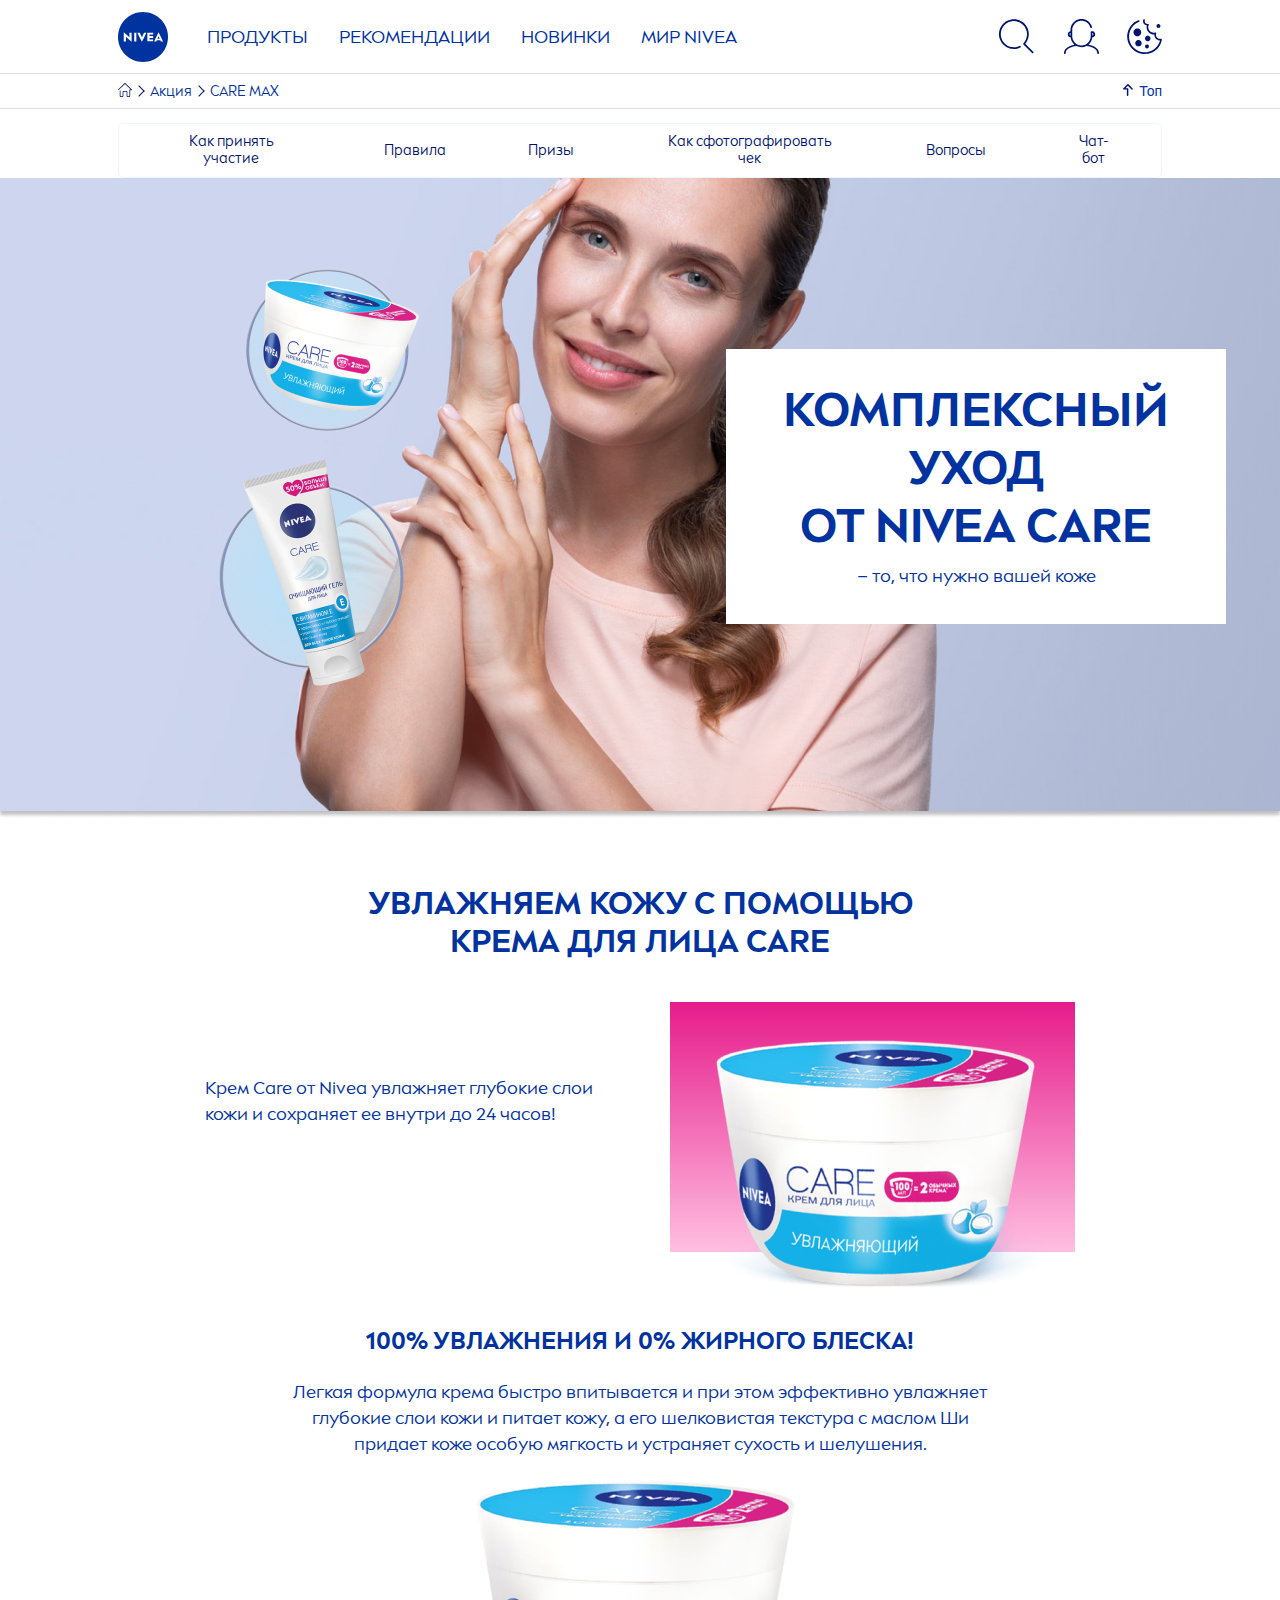
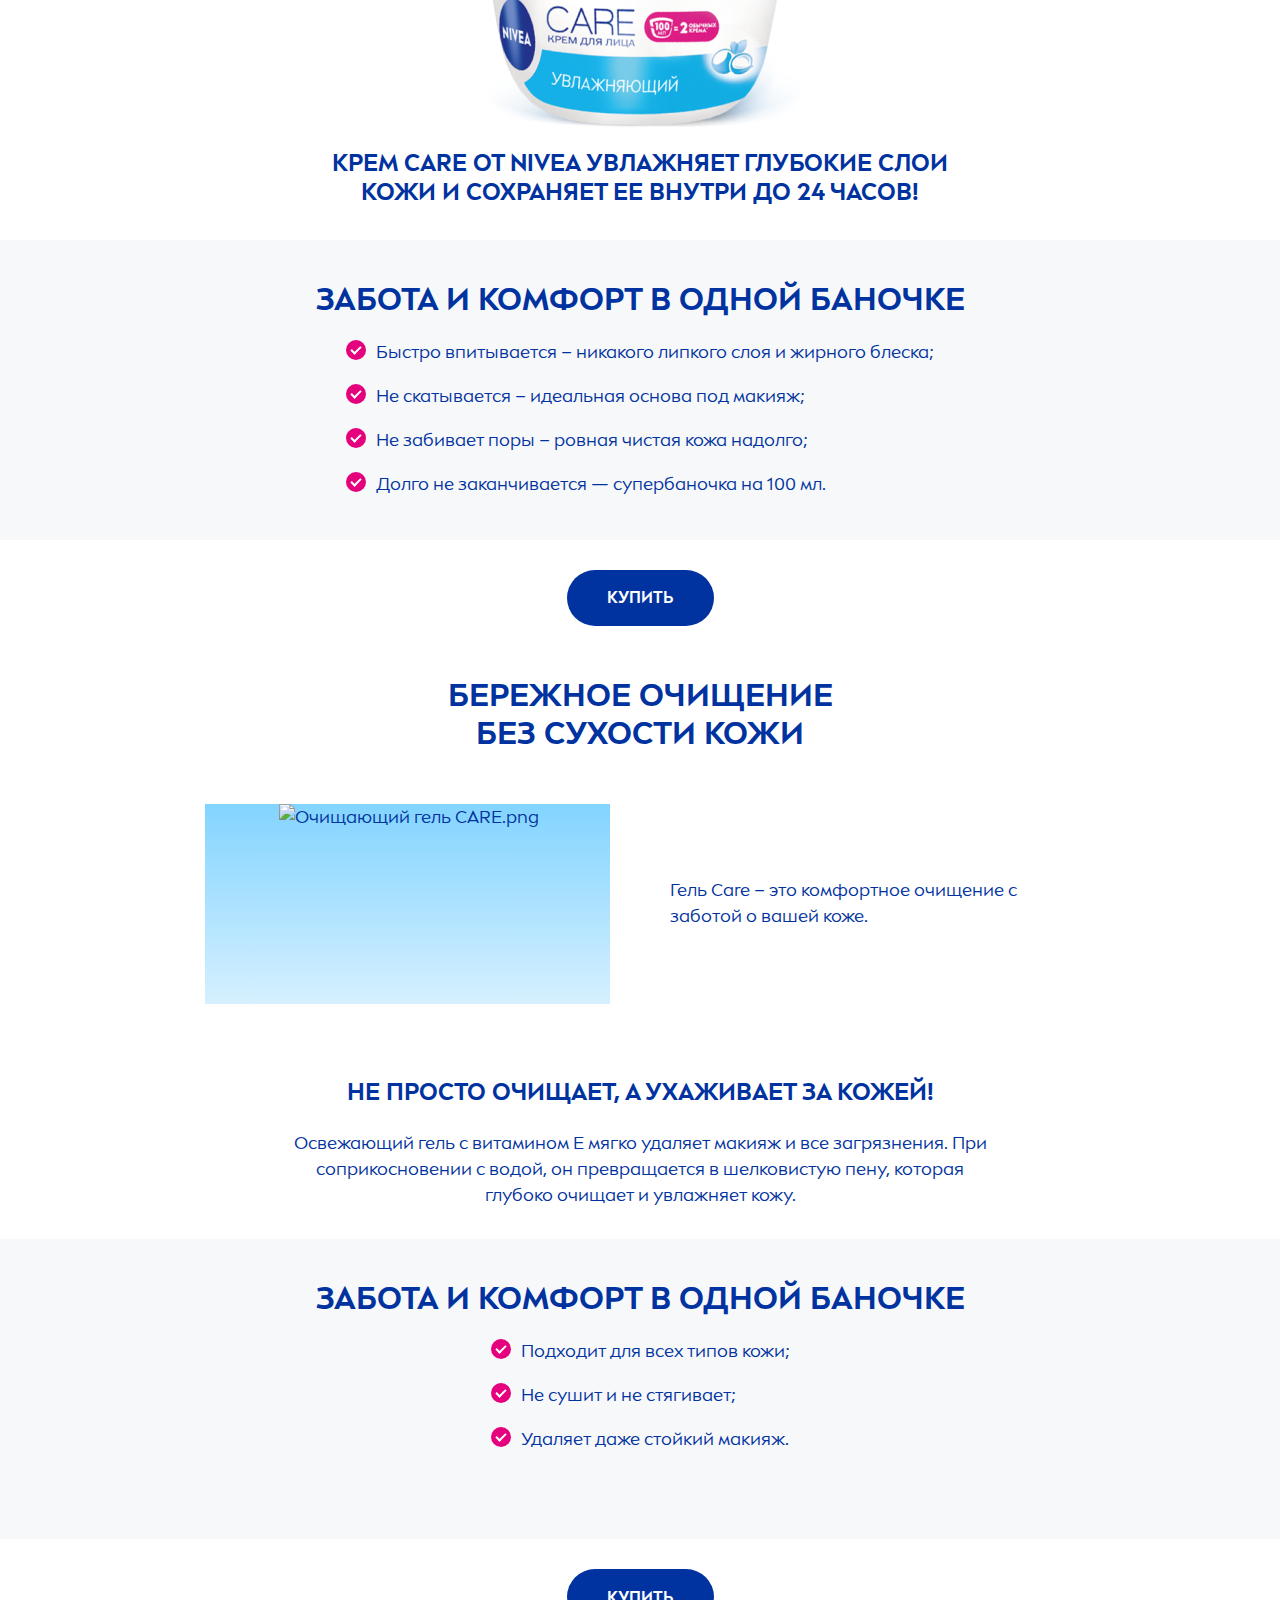
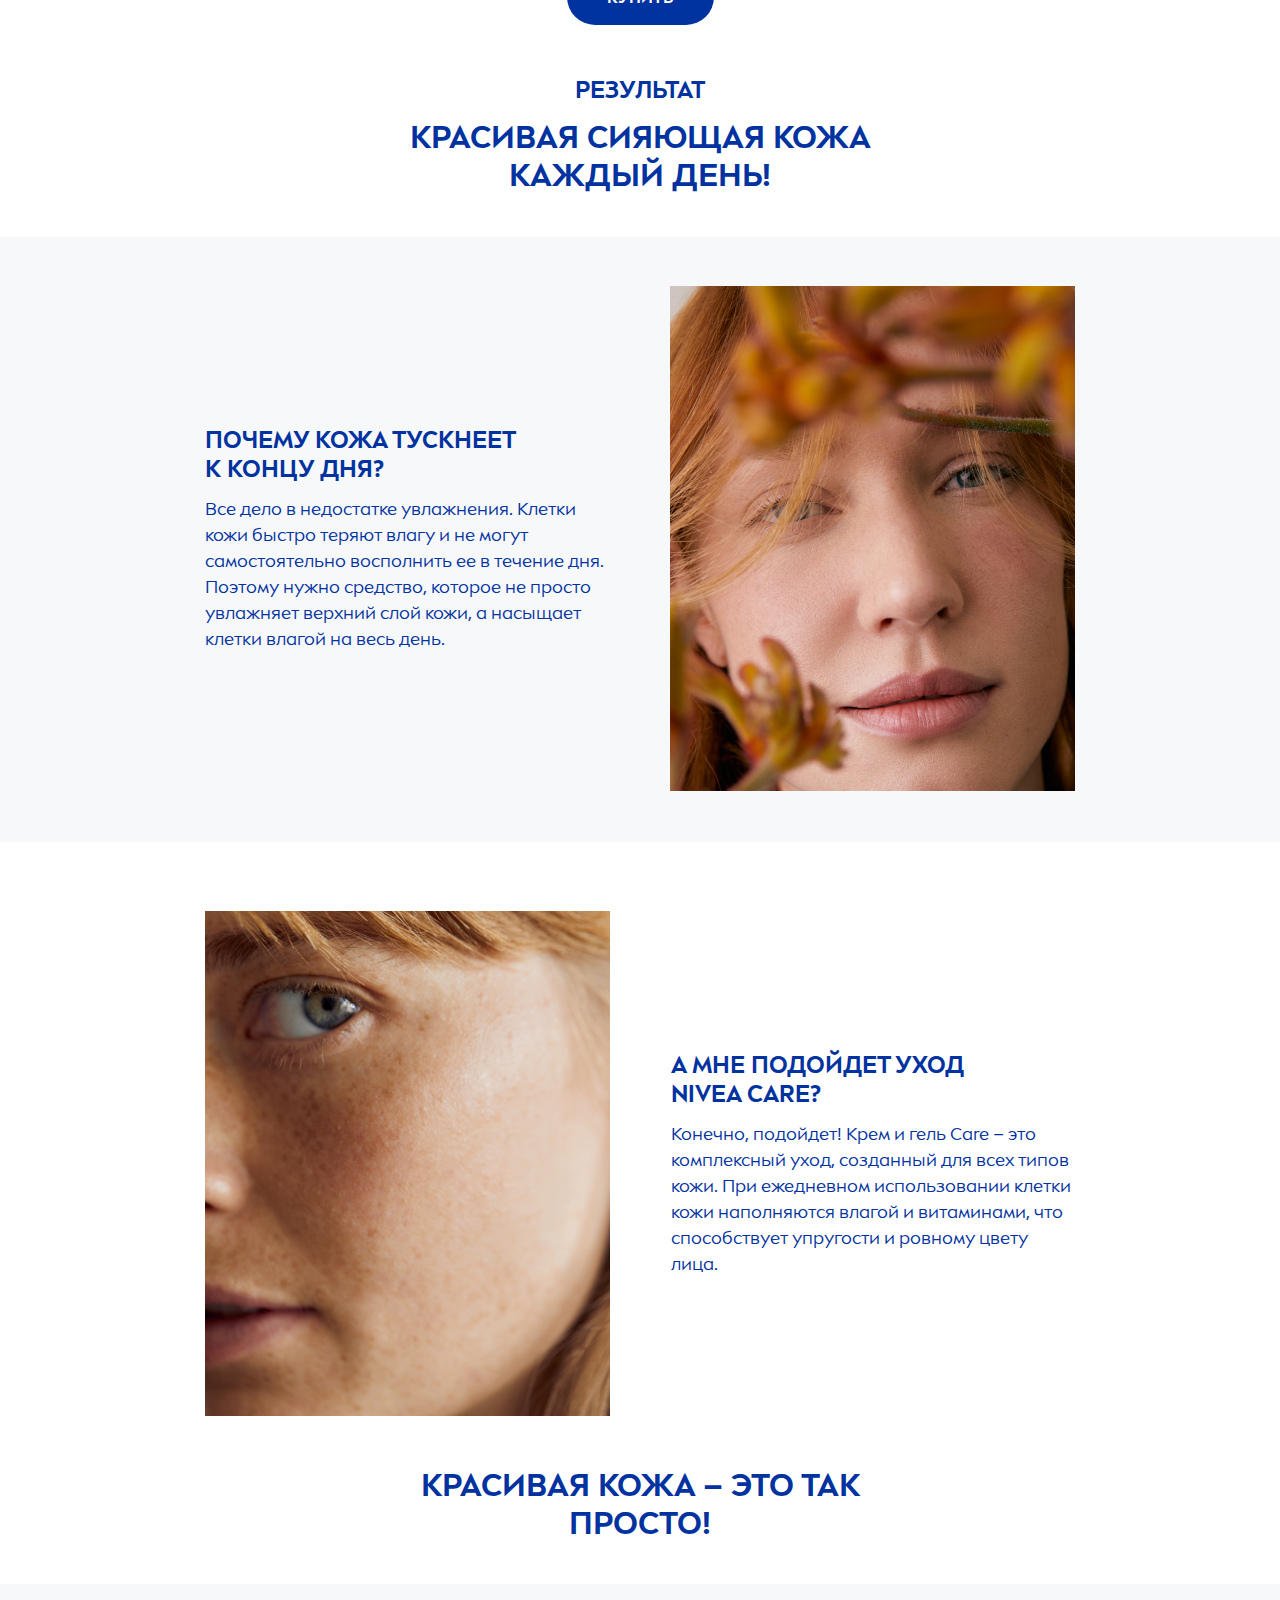
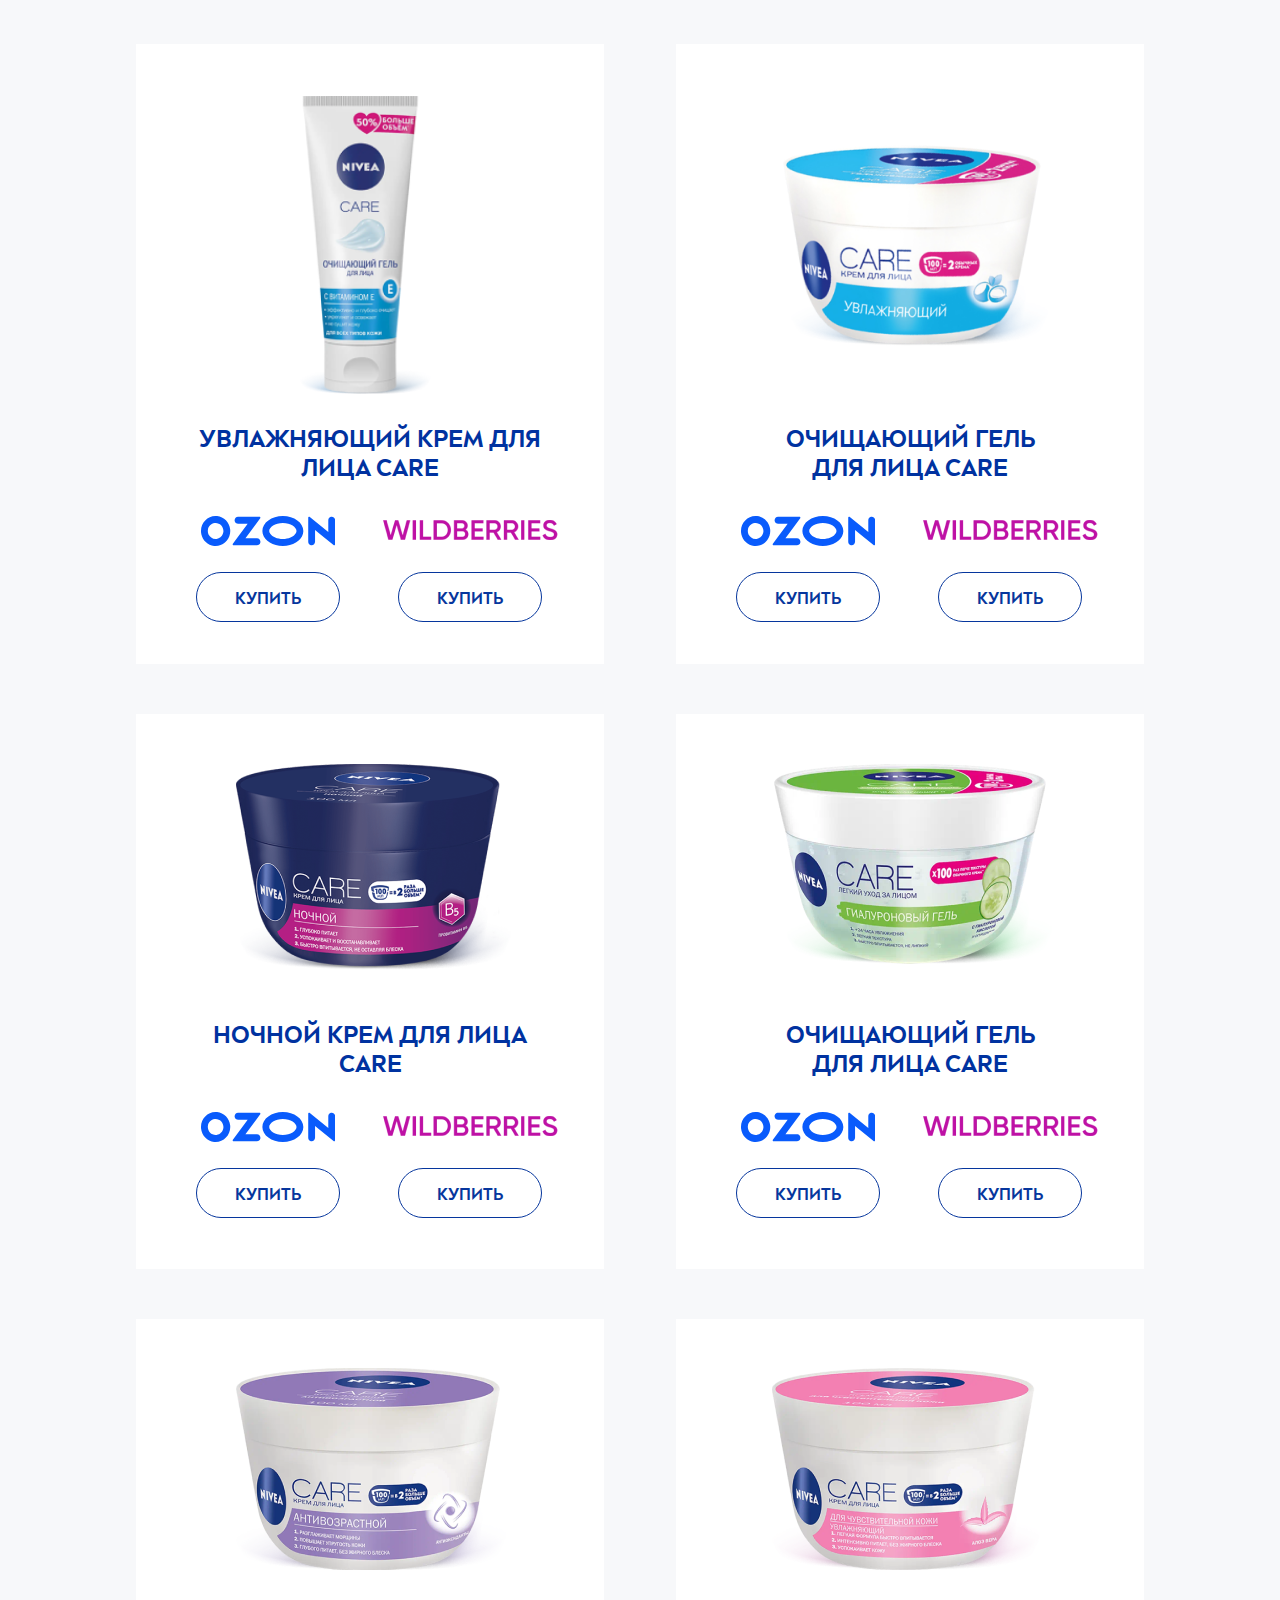
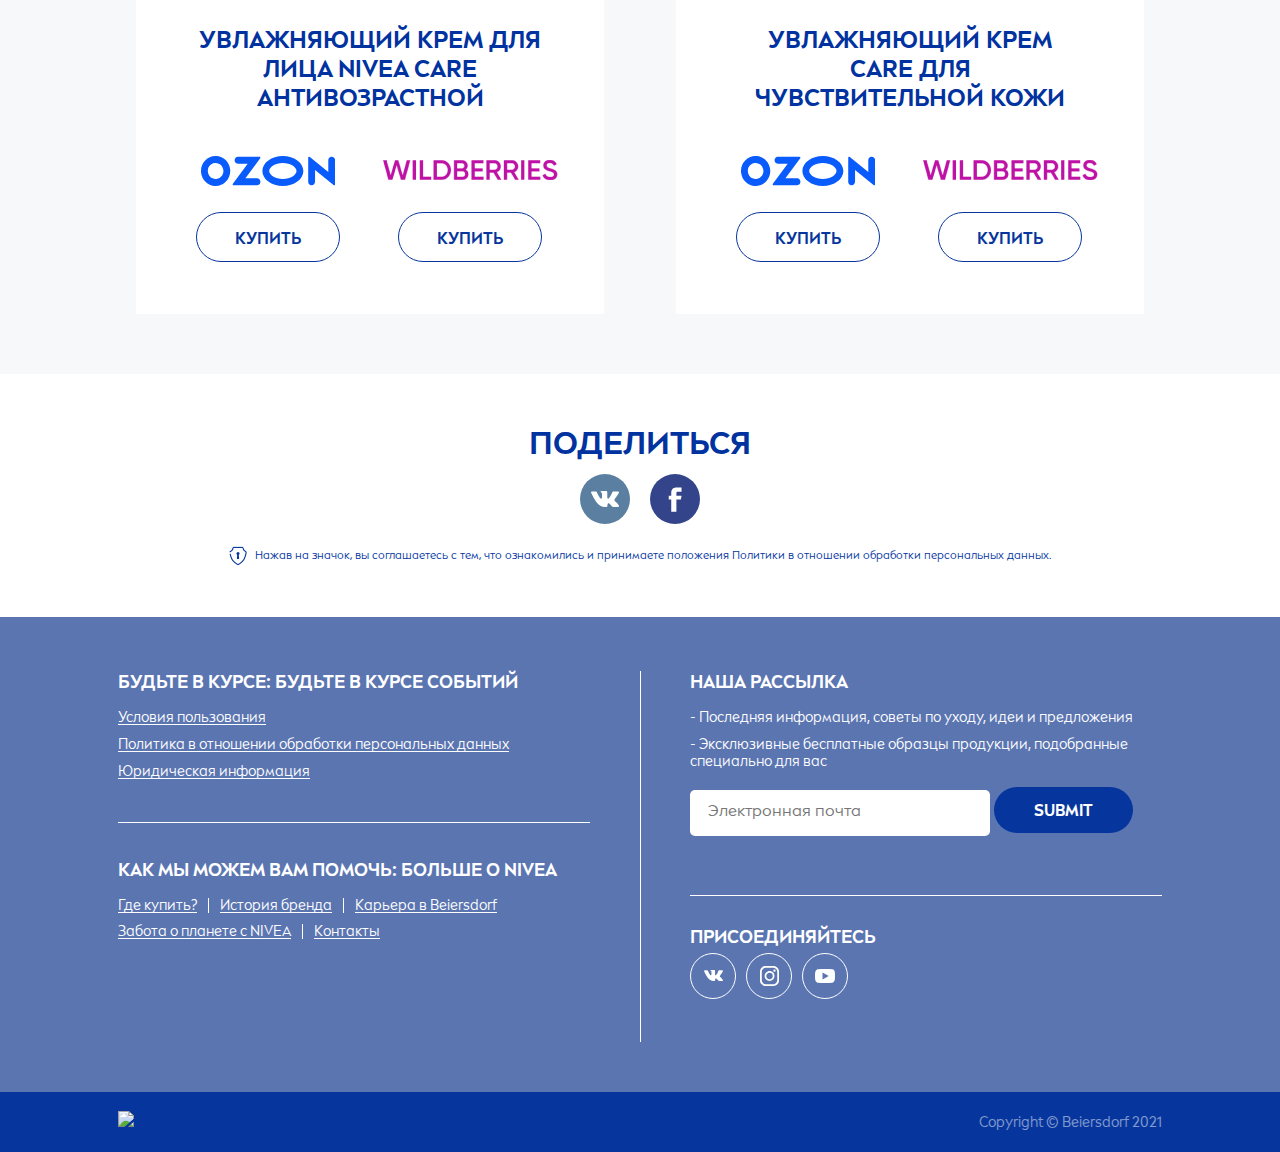
==== commit 8d0740bd: "Site is ready" ====
--- a/src/index.html
+++ b/src/index.html
@@ -248,6 +248,20 @@
             </div>
         </div>
     </div>
+    <div class="share">
+        <h2 class="title">
+            Поделиться
+        </h2>
+        <div class="share-button share-vk">
+            <img class="share__vk share__button" src="images/footer vk.svg" alt="vk" height="15.97">
+        </div>
+        <div class="share-button share-facebook">
+            <img class="share__facebook share__button" src="images/facebook.svg" alt="facebook">
+        </div>
+        <p class="user-agreement">
+            Нажав на значок, вы соглашаетесь с тем, что ознакомились и принимаете положения Политики в отношении обработки персональных данных.<p>
+        
+    </div>
     <footer class="footer">
         <div class="footer-top">
             <div class="footer-wrapper container">
--- a/src/css/style.css
+++ b/src/css/style.css
@@ -464,6 +464,54 @@
     vertical-align: middle;
 }
 
+.share {
+    margin: 50px auto;
+    text-align: center;
+}
+
+.share .title {
+    margin-bottom: 0px;
+}
+
+.share-button {
+    height: 50px;
+    width: 50px;
+    border-radius: 50%;
+    display: inline-block;
+    line-height: 48px;
+    margin-top: 12px;
+}
+
+.share-vk {
+    background-color: #5B7FA0;
+    margin-right: 16px;
+}
+
+.share-facebook {
+    background-color: #34448A;
+}
+
+.share__button {
+    vertical-align: middle;
+    line-height: 50px;
+}
+
+.user-agreement {
+    font-size: 11px;
+    line-height: 22px;
+    margin-top: 21px;
+}
+
+.user-agreement::before {
+    content: "";
+    background-image: url('../images/keyhole.png');
+    width: 18px;
+    height: 20px;
+    display: inline-block;
+    vertical-align: middle;
+    margin-right: 5px;
+}
+
 .footer {
     color: white;
 }
